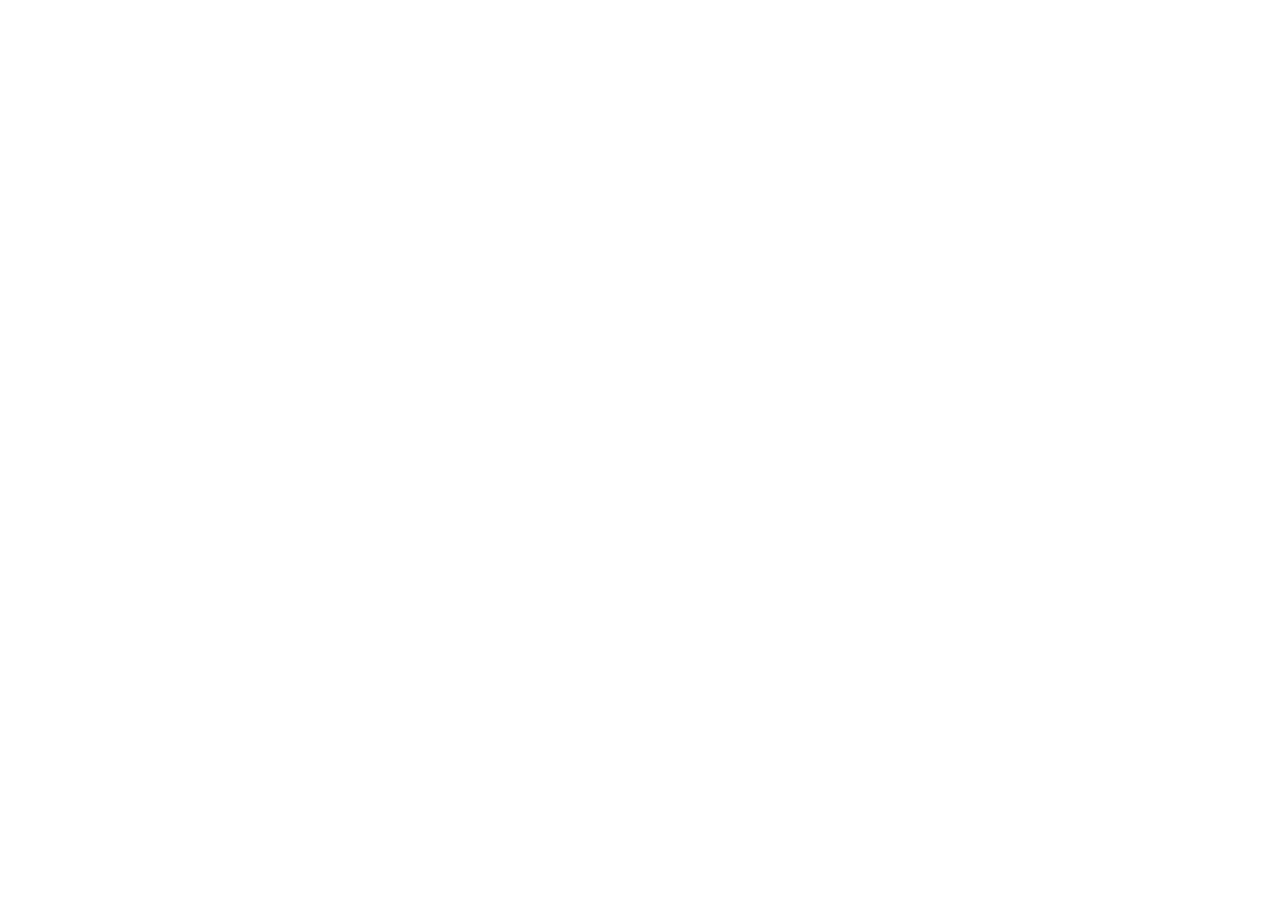
==== index.html @ f8fca05f "Add files via upload" ====
﻿<!doctype html>
<html lang="zh-TW">
  <head>
    <meta charset="UTF-8" />
    <meta name="viewport" content="width=device-width, initial-scale=1.0, maximum-scale=1.0, user-scalable=no" />
    <title>新北市私立茱莉亞幼兒園 - 6月幼兒餐點表</title>
    <meta name="description" content="新北市私立茱莉亞幼兒園6月份每日餐點表，包含早點、午餐、午點的詳細內容。" />

    <!-- Facebook Open Graph -->
    <meta property="og:url" content="https://italy000531-arch.github.io/menu9/" />
    <meta property="og:type" content="website" />
    <meta property="og:title" content="新北市私立茱莉亞幼兒園 - 6月幼兒餐點表" />
    <meta property="og:description" content="查看每日早點、午餐、午點的營養餐點內容。自動根據天氣切換背景主題！" />
    <meta property="og:image" content="https://italy000531-arch.github.io/menu9/og-image.jpg" />
    <meta property="og:image:width" content="1200" />
    <meta property="og:image:height" content="630" />
    <meta property="og:locale" content="zh_TW" />

    <!-- Twitter Card -->
    <meta name="twitter:card" content="summary_large_image" />
    <meta name="twitter:title" content="新北市私立茱莉亞幼兒園 - 6月幼兒餐點表" />
    <meta name="twitter:description" content="查看每日早點、午餐、午點的營養餐點內容" />
    <meta name="twitter:image" content="https://italy000531-arch.github.io/menu9/og-image.jpg" />
    <script type="module" crossorigin src="/menu9/assets/index-BU4C3yFl.js"></script>
    <link rel="stylesheet" crossorigin href="/menu9/assets/index-B0Te7VZQ.css">
  </head>
  <body>
    <div id="root"></div>
  </body>
</html>
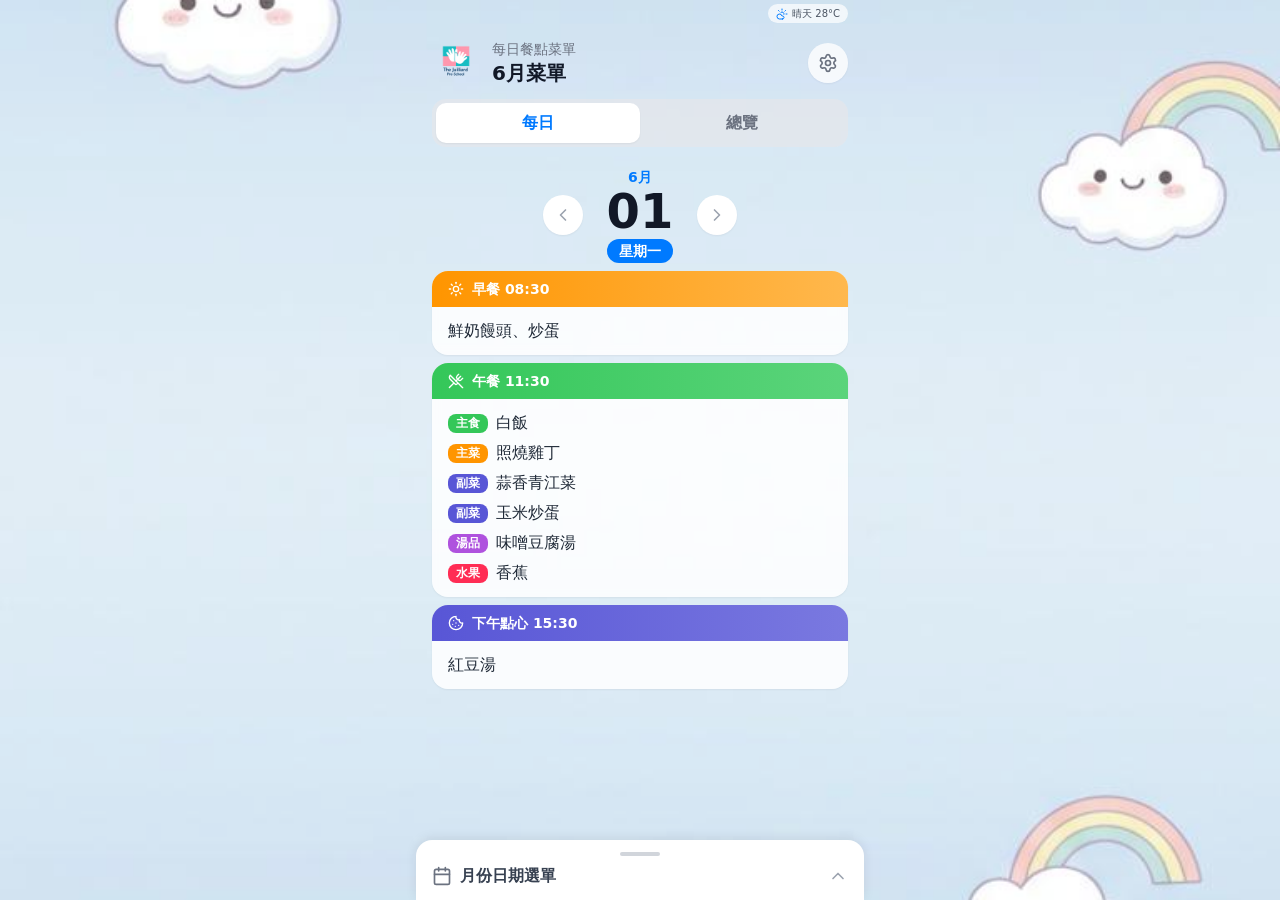
==== commit d46d0463: "Update mobile menu admin site" ====
--- a/index.html
+++ b/index.html
@@ -1,30 +1,13 @@
-﻿<!doctype html>
-<html lang="zh-TW">
-  <head>
-    <meta charset="UTF-8" />
-    <meta name="viewport" content="width=device-width, initial-scale=1.0, maximum-scale=1.0, user-scalable=no" />
-    <title>新北市私立茱莉亞幼兒園 - 6月幼兒餐點表</title>
-    <meta name="description" content="新北市私立茱莉亞幼兒園6月份每日餐點表，包含早點、午餐、午點的詳細內容。" />
-
-    <!-- Facebook Open Graph -->
-    <meta property="og:url" content="https://italy000531-arch.github.io/menu9/" />
-    <meta property="og:type" content="website" />
-    <meta property="og:title" content="新北市私立茱莉亞幼兒園 - 6月幼兒餐點表" />
-    <meta property="og:description" content="查看每日早點、午餐、午點的營養餐點內容。自動根據天氣切換背景主題！" />
-    <meta property="og:image" content="https://italy000531-arch.github.io/menu9/og-image.jpg" />
-    <meta property="og:image:width" content="1200" />
-    <meta property="og:image:height" content="630" />
-    <meta property="og:locale" content="zh_TW" />
-
-    <!-- Twitter Card -->
-    <meta name="twitter:card" content="summary_large_image" />
-    <meta name="twitter:title" content="新北市私立茱莉亞幼兒園 - 6月幼兒餐點表" />
-    <meta name="twitter:description" content="查看每日早點、午餐、午點的營養餐點內容" />
-    <meta name="twitter:image" content="https://italy000531-arch.github.io/menu9/og-image.jpg" />
-    <script type="module" crossorigin src="/menu9/assets/index-BU4C3yFl.js"></script>
-    <link rel="stylesheet" crossorigin href="/menu9/assets/index-B0Te7VZQ.css">
-  </head>
-  <body>
-    <div id="root"></div>
-  </body>
-</html>
+<!doctype html>
+<html lang="zh-Hant">
+  <head>
+    <meta charset="UTF-8" />
+    <meta name="viewport" content="width=device-width, initial-scale=1.0" />
+    <title>每日餐點菜單</title>
+    <script type="module" crossorigin src="./assets/index-DRHGS9bs.js"></script>
+    <link rel="stylesheet" crossorigin href="./assets/index-CpRILry9.css">
+  </head>
+  <body>
+    <div id="root"></div>
+  </body>
+</html>
--- a/assets/index-CpRILry9.css
+++ b/assets/index-CpRILry9.css
@@ -0,0 +1 @@
+*,:before,:after{--tw-border-spacing-x: 0;--tw-border-spacing-y: 0;--tw-translate-x: 0;--tw-translate-y: 0;--tw-rotate: 0;--tw-skew-x: 0;--tw-skew-y: 0;--tw-scale-x: 1;--tw-scale-y: 1;--tw-pan-x: ;--tw-pan-y: ;--tw-pinch-zoom: ;--tw-scroll-snap-strictness: proximity;--tw-gradient-from-position: ;--tw-gradient-via-position: ;--tw-gradient-to-position: ;--tw-ordinal: ;--tw-slashed-zero: ;--tw-numeric-figure: ;--tw-numeric-spacing: ;--tw-numeric-fraction: ;--tw-ring-inset: ;--tw-ring-offset-width: 0px;--tw-ring-offset-color: #fff;--tw-ring-color: rgb(59 130 246 / .5);--tw-ring-offset-shadow: 0 0 #0000;--tw-ring-shadow: 0 0 #0000;--tw-shadow: 0 0 #0000;--tw-shadow-colored: 0 0 #0000;--tw-blur: ;--tw-brightness: ;--tw-contrast: ;--tw-grayscale: ;--tw-hue-rotate: ;--tw-invert: ;--tw-saturate: ;--tw-sepia: ;--tw-drop-shadow: ;--tw-backdrop-blur: ;--tw-backdrop-brightness: ;--tw-backdrop-contrast: ;--tw-backdrop-grayscale: ;--tw-backdrop-hue-rotate: ;--tw-backdrop-invert: ;--tw-backdrop-opacity: ;--tw-backdrop-saturate: ;--tw-backdrop-sepia: ;--tw-contain-size: ;--tw-contain-layout: ;--tw-contain-paint: ;--tw-contain-style: }::backdrop{--tw-border-spacing-x: 0;--tw-border-spacing-y: 0;--tw-translate-x: 0;--tw-translate-y: 0;--tw-rotate: 0;--tw-skew-x: 0;--tw-skew-y: 0;--tw-scale-x: 1;--tw-scale-y: 1;--tw-pan-x: ;--tw-pan-y: ;--tw-pinch-zoom: ;--tw-scroll-snap-strictness: proximity;--tw-gradient-from-position: ;--tw-gradient-via-position: ;--tw-gradient-to-position: ;--tw-ordinal: ;--tw-slashed-zero: ;--tw-numeric-figure: ;--tw-numeric-spacing: ;--tw-numeric-fraction: ;--tw-ring-inset: ;--tw-ring-offset-width: 0px;--tw-ring-offset-color: #fff;--tw-ring-color: rgb(59 130 246 / .5);--tw-ring-offset-shadow: 0 0 #0000;--tw-ring-shadow: 0 0 #0000;--tw-shadow: 0 0 #0000;--tw-shadow-colored: 0 0 #0000;--tw-blur: ;--tw-brightness: ;--tw-contrast: ;--tw-grayscale: ;--tw-hue-rotate: ;--tw-invert: ;--tw-saturate: ;--tw-sepia: ;--tw-drop-shadow: ;--tw-backdrop-blur: ;--tw-backdrop-brightness: ;--tw-backdrop-contrast: ;--tw-backdrop-grayscale: ;--tw-backdrop-hue-rotate: ;--tw-backdrop-invert: ;--tw-backdrop-opacity: ;--tw-backdrop-saturate: ;--tw-backdrop-sepia: ;--tw-contain-size: ;--tw-contain-layout: ;--tw-contain-paint: ;--tw-contain-style: }*,:before,:after{box-sizing:border-box;border-width:0;border-style:solid;border-color:#e5e7eb}:before,:after{--tw-content: ""}html,:host{line-height:1.5;-webkit-text-size-adjust:100%;-moz-tab-size:4;-o-tab-size:4;tab-size:4;font-family:ui-sans-serif,system-ui,sans-serif,"Apple Color Emoji","Segoe UI Emoji",Segoe UI Symbol,"Noto Color Emoji";font-feature-settings:normal;font-variation-settings:normal;-webkit-tap-highlight-color:transparent}body{margin:0;line-height:inherit}hr{height:0;color:inherit;border-top-width:1px}abbr:where([title]){-webkit-text-decoration:underline dotted;text-decoration:underline dotted}h1,h2,h3,h4,h5,h6{font-size:inherit;font-weight:inherit}a{color:inherit;text-decoration:inherit}b,strong{font-weight:bolder}code,kbd,samp,pre{font-family:ui-monospace,SFMono-Regular,Menlo,Monaco,Consolas,Liberation Mono,Courier New,monospace;font-feature-settings:normal;font-variation-settings:normal;font-size:1em}small{font-size:80%}sub,sup{font-size:75%;line-height:0;position:relative;vertical-align:baseline}sub{bottom:-.25em}sup{top:-.5em}table{text-indent:0;border-color:inherit;border-collapse:collapse}button,input,optgroup,select,textarea{font-family:inherit;font-feature-settings:inherit;font-variation-settings:inherit;font-size:100%;font-weight:inherit;line-height:inherit;letter-spacing:inherit;color:inherit;margin:0;padding:0}button,select{text-transform:none}button,input:where([type=button]),input:where([type=reset]),input:where([type=submit]){-webkit-appearance:button;background-color:transparent;background-image:none}:-moz-focusring{outline:auto}:-moz-ui-invalid{box-shadow:none}progress{vertical-align:baseline}::-webkit-inner-spin-button,::-webkit-outer-spin-button{height:auto}[type=search]{-webkit-appearance:textfield;outline-offset:-2px}::-webkit-search-decoration{-webkit-appearance:none}::-webkit-file-upload-button{-webkit-appearance:button;font:inherit}summary{display:list-item}blockquote,dl,dd,h1,h2,h3,h4,h5,h6,hr,figure,p,pre{margin:0}fieldset{margin:0;padding:0}legend{padding:0}ol,ul,menu{list-style:none;margin:0;padding:0}dialog{padding:0}textarea{resize:vertical}input::-moz-placeholder,textarea::-moz-placeholder{opacity:1;color:#9ca3af}input::placeholder,textarea::placeholder{opacity:1;color:#9ca3af}button,[role=button]{cursor:pointer}:disabled{cursor:default}img,svg,video,canvas,audio,iframe,embed,object{display:block;vertical-align:middle}img,video{max-width:100%;height:auto}[hidden]:where(:not([hidden=until-found])){display:none}:root{--background: 0 0% 100%;--foreground: 240 10% 3.9%;--card: 0 0% 100%;--card-foreground: 240 10% 3.9%;--popover: 0 0% 100%;--popover-foreground: 240 10% 3.9%;--primary: 240 5.9% 10%;--primary-foreground: 0 0% 98%;--secondary: 240 4.8% 95.9%;--secondary-foreground: 240 5.9% 10%;--muted: 240 4.8% 95.9%;--muted-foreground: 240 3.8% 46.1%;--accent: 240 4.8% 95.9%;--accent-foreground: 240 5.9% 10%;--destructive: 0 84.2% 60.2%;--destructive-foreground: 0 0% 98%;--border: 240 5.9% 90%;--input: 240 5.9% 90%;--ring: 240 5.9% 10%;--radius: .625rem;--sidebar-background: 0 0% 98%;--sidebar-foreground: 240 5.3% 26.1%;--sidebar-primary: 240 5.9% 10%;--sidebar-primary-foreground: 0 0% 98%;--sidebar-accent: 240 4.8% 95.9%;--sidebar-accent-foreground: 240 5.9% 10%;--sidebar-border: 220 13% 91%;--sidebar-ring: 217.2 91.2% 59.8%}.dark{--background: 240 10% 3.9%;--foreground: 0 0% 98%;--card: 240 10% 3.9%;--card-foreground: 0 0% 98%;--popover: 240 10% 3.9%;--popover-foreground: 0 0% 98%;--primary: 0 0% 98%;--primary-foreground: 240 5.9% 10%;--secondary: 240 3.7% 15.9%;--secondary-foreground: 0 0% 98%;--muted: 240 3.7% 15.9%;--muted-foreground: 240 5% 64.9%;--accent: 240 3.7% 15.9%;--accent-foreground: 0 0% 98%;--destructive: 0 62.8% 30.6%;--destructive-foreground: 0 0% 98%;--border: 240 3.7% 15.9%;--input: 240 3.7% 15.9%;--ring: 240 4.9% 83.9%;--sidebar-background: 240 5.9% 10%;--sidebar-foreground: 240 4.8% 95.9%;--sidebar-primary: 224.3 76.3% 48%;--sidebar-primary-foreground: 0 0% 100%;--sidebar-accent: 240 3.7% 15.9%;--sidebar-accent-foreground: 240 4.8% 95.9%;--sidebar-border: 240 3.7% 15.9%;--sidebar-ring: 217.2 91.2% 59.8%}*{border-color:hsl(var(--border))}body{background-color:hsl(var(--background));color:hsl(var(--foreground))}.sr-only{position:absolute;width:1px;height:1px;padding:0;margin:-1px;overflow:hidden;clip:rect(0,0,0,0);white-space:nowrap;border-width:0}.pointer-events-none{pointer-events:none}.visible{visibility:visible}.invisible{visibility:hidden}.fixed{position:fixed}.absolute{position:absolute}.relative{position:relative}.sticky{position:sticky}.inset-0{inset:0}.inset-x-0{left:0;right:0}.inset-y-0{top:0;bottom:0}.-bottom-12{bottom:-3rem}.-left-12{left:-3rem}.-right-12{right:-3rem}.-top-12{top:-3rem}.bottom-0{bottom:0}.left-0{left:0}.left-1\/2{left:50%}.left-2{left:.5rem}.left-\[50\%\]{left:50%}.right-0{right:0}.right-1{right:.25rem}.right-2{right:.5rem}.right-3{right:.75rem}.right-4{right:1rem}.top-0{top:0}.top-1\.5{top:.375rem}.top-1\/2{top:50%}.top-3\.5{top:.875rem}.top-4{top:1rem}.top-\[1px\]{top:1px}.top-\[50\%\]{top:50%}.top-\[60\%\]{top:60%}.top-full{top:100%}.isolate{isolation:isolate}.z-10{z-index:10}.z-20{z-index:20}.z-40{z-index:40}.z-50{z-index:50}.z-\[1\]{z-index:1}.order-first{order:-9999}.order-last{order:9999}.col-start-2{grid-column-start:2}.row-span-2{grid-row:span 2 / span 2}.row-start-1{grid-row-start:1}.\!m-0{margin:0!important}.-mx-1{margin-left:-.25rem;margin-right:-.25rem}.-my-2{margin-top:-.5rem;margin-bottom:-.5rem}.mx-2{margin-left:.5rem;margin-right:.5rem}.mx-3\.5{margin-left:.875rem;margin-right:.875rem}.mx-6{margin-left:1.5rem;margin-right:1.5rem}.mx-auto{margin-left:auto;margin-right:auto}.my-0{margin-top:0;margin-bottom:0}.my-0\.5{margin-top:.125rem;margin-bottom:.125rem}.my-1{margin-top:.25rem;margin-bottom:.25rem}.-ml-2{margin-left:-.5rem}.-ml-4{margin-left:-1rem}.-mt-4{margin-top:-1rem}.mb-2{margin-bottom:.5rem}.mb-3{margin-bottom:.75rem}.ml-1{margin-left:.25rem}.ml-4{margin-left:1rem}.ml-auto{margin-left:auto}.mt-0\.5{margin-top:.125rem}.mt-1{margin-top:.25rem}.mt-1\.5{margin-top:.375rem}.mt-2{margin-top:.5rem}.mt-4{margin-top:1rem}.mt-auto{margin-top:auto}.line-clamp-1{overflow:hidden;display:-webkit-box;-webkit-box-orient:vertical;-webkit-line-clamp:1}.line-clamp-2{overflow:hidden;display:-webkit-box;-webkit-box-orient:vertical;-webkit-line-clamp:2}.block{display:block}.flex{display:flex}.inline-flex{display:inline-flex}.table{display:table}.table-caption{display:table-caption}.table-cell{display:table-cell}.table-row{display:table-row}.grid{display:grid}.hidden{display:none}.aspect-square{aspect-ratio:1 / 1}.aspect-video{aspect-ratio:16 / 9}.size-10{width:2.5rem;height:2.5rem}.size-2{width:.5rem;height:.5rem}.size-2\.5{width:.625rem;height:.625rem}.size-3{width:.75rem;height:.75rem}.size-3\.5{width:.875rem;height:.875rem}.size-4{width:1rem;height:1rem}.size-6{width:1.5rem;height:1.5rem}.size-7{width:1.75rem;height:1.75rem}.size-8{width:2rem;height:2rem}.size-9{width:2.25rem;height:2.25rem}.size-auto{width:auto;height:auto}.size-full{width:100%;height:100%}.h-1{height:.25rem}.h-1\.5{height:.375rem}.h-10{height:2.5rem}.h-11{height:2.75rem}.h-12{height:3rem}.h-2{height:.5rem}.h-2\.5{height:.625rem}.h-28{height:7rem}.h-3{height:.75rem}.h-3\.5{height:.875rem}.h-4{height:1rem}.h-5{height:1.25rem}.h-6{height:1.5rem}.h-7{height:1.75rem}.h-8{height:2rem}.h-9{height:2.25rem}.h-\[1\.15rem\]{height:1.15rem}.h-\[calc\(100\%-1px\)\]{height:calc(100% - 1px)}.h-\[var\(--radix-navigation-menu-viewport-height\)\]{height:var(--radix-navigation-menu-viewport-height)}.h-\[var\(--radix-select-trigger-height\)\]{height:var(--radix-select-trigger-height)}.h-auto{height:auto}.h-full{height:100%}.h-px{height:1px}.h-screen{height:100vh}.h-svh{height:100svh}.max-h-\[300px\]{max-height:300px}.min-h-0{min-height:0px}.min-h-16{min-height:4rem}.min-h-4{min-height:1rem}.min-h-screen{min-height:100vh}.min-h-svh{min-height:100svh}.w-0{width:0px}.w-1{width:.25rem}.w-1\.5{width:.375rem}.w-10{width:2.5rem}.w-12{width:3rem}.w-2{width:.5rem}.w-2\.5{width:.625rem}.w-3{width:.75rem}.w-3\.5{width:.875rem}.w-3\/4{width:75%}.w-4{width:1rem}.w-5{width:1.25rem}.w-64{width:16rem}.w-72{width:18rem}.w-8{width:2rem}.w-9{width:2.25rem}.w-\[100px\]{width:100px}.w-auto{width:auto}.w-fit{width:-moz-fit-content;width:fit-content}.w-full{width:100%}.w-max{width:-moz-max-content;width:max-content}.w-px{width:1px}.min-w-0{min-width:0px}.min-w-10{min-width:2.5rem}.min-w-5{min-width:1.25rem}.min-w-8{min-width:2rem}.min-w-9{min-width:2.25rem}.min-w-\[12rem\]{min-width:12rem}.min-w-\[8rem\]{min-width:8rem}.min-w-\[var\(--radix-select-trigger-width\)\]{min-width:var(--radix-select-trigger-width)}.max-w-\[calc\(100\%-2rem\)\]{max-width:calc(100% - 2rem)}.max-w-lg{max-width:32rem}.max-w-max{max-width:-moz-max-content;max-width:max-content}.max-w-md{max-width:28rem}.max-w-sm{max-width:24rem}.flex-1{flex:1 1 0%}.flex-shrink-0,.shrink-0{flex-shrink:0}.grow{flex-grow:1}.grow-0{flex-grow:0}.basis-full{flex-basis:100%}.caption-bottom{caption-side:bottom}.border-collapse{border-collapse:collapse}.-translate-x-1\/2{--tw-translate-x: -50%;transform:translate(var(--tw-translate-x),var(--tw-translate-y)) rotate(var(--tw-rotate)) skew(var(--tw-skew-x)) skewY(var(--tw-skew-y)) scaleX(var(--tw-scale-x)) scaleY(var(--tw-scale-y))}.-translate-x-px{--tw-translate-x: -1px;transform:translate(var(--tw-translate-x),var(--tw-translate-y)) rotate(var(--tw-rotate)) skew(var(--tw-skew-x)) skewY(var(--tw-skew-y)) scaleX(var(--tw-scale-x)) scaleY(var(--tw-scale-y))}.-translate-y-1\/2{--tw-translate-y: -50%;transform:translate(var(--tw-translate-x),var(--tw-translate-y)) rotate(var(--tw-rotate)) skew(var(--tw-skew-x)) skewY(var(--tw-skew-y)) scaleX(var(--tw-scale-x)) scaleY(var(--tw-scale-y))}.translate-x-\[-50\%\]{--tw-translate-x: -50%;transform:translate(var(--tw-translate-x),var(--tw-translate-y)) rotate(var(--tw-rotate)) skew(var(--tw-skew-x)) skewY(var(--tw-skew-y)) scaleX(var(--tw-scale-x)) scaleY(var(--tw-scale-y))}.translate-x-px{--tw-translate-x: 1px;transform:translate(var(--tw-translate-x),var(--tw-translate-y)) rotate(var(--tw-rotate)) skew(var(--tw-skew-x)) skewY(var(--tw-skew-y)) scaleX(var(--tw-scale-x)) scaleY(var(--tw-scale-y))}.translate-y-0\.5{--tw-translate-y: .125rem;transform:translate(var(--tw-translate-x),var(--tw-translate-y)) rotate(var(--tw-rotate)) skew(var(--tw-skew-x)) skewY(var(--tw-skew-y)) scaleX(var(--tw-scale-x)) scaleY(var(--tw-scale-y))}.translate-y-\[-50\%\]{--tw-translate-y: -50%;transform:translate(var(--tw-translate-x),var(--tw-translate-y)) rotate(var(--tw-rotate)) skew(var(--tw-skew-x)) skewY(var(--tw-skew-y)) scaleX(var(--tw-scale-x)) scaleY(var(--tw-scale-y))}.translate-y-\[calc\(-50\%_-_2px\)\]{--tw-translate-y: calc(-50% - 2px) ;transform:translate(var(--tw-translate-x),var(--tw-translate-y)) rotate(var(--tw-rotate)) skew(var(--tw-skew-x)) skewY(var(--tw-skew-y)) scaleX(var(--tw-scale-x)) scaleY(var(--tw-scale-y))}.rotate-45{--tw-rotate: 45deg;transform:translate(var(--tw-translate-x),var(--tw-translate-y)) rotate(var(--tw-rotate)) skew(var(--tw-skew-x)) skewY(var(--tw-skew-y)) scaleX(var(--tw-scale-x)) scaleY(var(--tw-scale-y))}.rotate-90{--tw-rotate: 90deg;transform:translate(var(--tw-translate-x),var(--tw-translate-y)) rotate(var(--tw-rotate)) skew(var(--tw-skew-x)) skewY(var(--tw-skew-y)) scaleX(var(--tw-scale-x)) scaleY(var(--tw-scale-y))}.transform{transform:translate(var(--tw-translate-x),var(--tw-translate-y)) rotate(var(--tw-rotate)) skew(var(--tw-skew-x)) skewY(var(--tw-skew-y)) scaleX(var(--tw-scale-x)) scaleY(var(--tw-scale-y))}@keyframes caret-blink{0%,70%,to{opacity:1}20%,50%{opacity:0}}.animate-caret-blink{animation:caret-blink 1.25s ease-out infinite}@keyframes pulse{50%{opacity:.5}}.animate-pulse{animation:pulse 2s cubic-bezier(.4,0,.6,1) infinite}@keyframes spin{to{transform:rotate(360deg)}}.animate-spin{animation:spin 1s linear infinite}.cursor-default{cursor:default}.cursor-pointer{cursor:pointer}.cursor-text{cursor:text}.touch-none{touch-action:none}.select-none{-webkit-user-select:none;-moz-user-select:none;user-select:none}.resize-none{resize:none}.scroll-my-1{scroll-margin-top:.25rem;scroll-margin-bottom:.25rem}.scroll-py-1{scroll-padding-top:.25rem;scroll-padding-bottom:.25rem}.list-disc{list-style-type:disc}.list-none{list-style-type:none}.auto-rows-min{grid-auto-rows:min-content}.grid-cols-2{grid-template-columns:repeat(2,minmax(0,1fr))}.grid-cols-3{grid-template-columns:repeat(3,minmax(0,1fr))}.grid-cols-7{grid-template-columns:repeat(7,minmax(0,1fr))}.grid-cols-\[0_1fr\]{grid-template-columns:0 1fr}.grid-cols-\[1fr_1fr_1fr_auto\]{grid-template-columns:1fr 1fr 1fr auto}.grid-rows-\[auto_auto\]{grid-template-rows:auto auto}.flex-row{flex-direction:row}.flex-col{flex-direction:column}.flex-col-reverse{flex-direction:column-reverse}.flex-wrap{flex-wrap:wrap}.place-content-center{place-content:center}.items-start{align-items:flex-start}.items-end{align-items:flex-end}.items-center{align-items:center}.items-stretch{align-items:stretch}.justify-start{justify-content:flex-start}.justify-end{justify-content:flex-end}.justify-center{justify-content:center}.justify-between{justify-content:space-between}.justify-items-start{justify-items:start}.gap-0\.5{gap:.125rem}.gap-1{gap:.25rem}.gap-1\.5{gap:.375rem}.gap-2{gap:.5rem}.gap-2\.5{gap:.625rem}.gap-3{gap:.75rem}.gap-4{gap:1rem}.gap-6{gap:1.5rem}.gap-7{gap:1.75rem}.gap-\[--spacing\(var\(--gap\)\)\]{gap:var(--spacing(var(--gap)))}.gap-y-0\.5{row-gap:.125rem}.space-y-1\.5>:not([hidden])~:not([hidden]){--tw-space-y-reverse: 0;margin-top:calc(.375rem * calc(1 - var(--tw-space-y-reverse)));margin-bottom:calc(.375rem * var(--tw-space-y-reverse))}.space-y-2>:not([hidden])~:not([hidden]){--tw-space-y-reverse: 0;margin-top:calc(.5rem * calc(1 - var(--tw-space-y-reverse)));margin-bottom:calc(.5rem * var(--tw-space-y-reverse))}.space-y-3>:not([hidden])~:not([hidden]){--tw-space-y-reverse: 0;margin-top:calc(.75rem * calc(1 - var(--tw-space-y-reverse)));margin-bottom:calc(.75rem * var(--tw-space-y-reverse))}.space-y-4>:not([hidden])~:not([hidden]){--tw-space-y-reverse: 0;margin-top:calc(1rem * calc(1 - var(--tw-space-y-reverse)));margin-bottom:calc(1rem * var(--tw-space-y-reverse))}.self-start{align-self:flex-start}.self-stretch{align-self:stretch}.justify-self-end{justify-self:end}.overflow-auto{overflow:auto}.overflow-hidden{overflow:hidden}.overflow-x-auto{overflow-x:auto}.overflow-y-auto{overflow-y:auto}.overflow-x-hidden{overflow-x:hidden}.whitespace-nowrap{white-space:nowrap}.text-balance{text-wrap:balance}.break-words{overflow-wrap:break-word}.rounded-2xl{border-radius:1rem}.rounded-\[2px\]{border-radius:2px}.rounded-\[4px\]{border-radius:4px}.rounded-\[calc\(var\(--radius\)-5px\)\]{border-radius:calc(var(--radius) - 5px)}.rounded-\[inherit\]{border-radius:inherit}.rounded-full{border-radius:9999px}.rounded-lg{border-radius:var(--radius)}.rounded-md{border-radius:calc(var(--radius) - 2px)}.rounded-none{border-radius:0}.rounded-sm{border-radius:calc(var(--radius) - 4px)}.rounded-xl{border-radius:calc(var(--radius) + 4px)}.rounded-xs{border-radius:calc(var(--radius) - 6px)}.rounded-l-md{border-top-left-radius:calc(var(--radius) - 2px);border-bottom-left-radius:calc(var(--radius) - 2px)}.rounded-r-md{border-top-right-radius:calc(var(--radius) - 2px);border-bottom-right-radius:calc(var(--radius) - 2px)}.rounded-t-2xl{border-top-left-radius:1rem;border-top-right-radius:1rem}.rounded-tl-sm{border-top-left-radius:calc(var(--radius) - 4px)}.border{border-width:1px}.border-0{border-width:0px}.border-\[1\.5px\]{border-width:1.5px}.border-y{border-top-width:1px;border-bottom-width:1px}.border-b{border-bottom-width:1px}.border-l{border-left-width:1px}.border-r{border-right-width:1px}.border-t{border-top-width:1px}.border-dashed{border-style:dashed}.border-\[\#FF9500\]\/20{border-color:#ff950033}.border-border{border-color:hsl(var(--border))}.border-border\/50{border-color:hsl(var(--border) / .5)}.border-gray-200{--tw-border-opacity: 1;border-color:rgb(229 231 235 / var(--tw-border-opacity, 1))}.border-input{border-color:hsl(var(--input))}.border-primary{border-color:hsl(var(--primary))}.border-sidebar-border{border-color:hsl(var(--sidebar-border))}.border-transparent{border-color:transparent}.border-l-transparent{border-left-color:transparent}.border-t-transparent{border-top-color:transparent}.bg-\[\#007AFF\]{--tw-bg-opacity: 1;background-color:rgb(0 122 255 / var(--tw-bg-opacity, 1))}.bg-\[\#34C759\]{--tw-bg-opacity: 1;background-color:rgb(52 199 89 / var(--tw-bg-opacity, 1))}.bg-\[\#F2F2F7\]{--tw-bg-opacity: 1;background-color:rgb(242 242 247 / var(--tw-bg-opacity, 1))}.bg-\[\#FF3B30\]{--tw-bg-opacity: 1;background-color:rgb(255 59 48 / var(--tw-bg-opacity, 1))}.bg-\[\#FF9500\]{--tw-bg-opacity: 1;background-color:rgb(255 149 0 / var(--tw-bg-opacity, 1))}.bg-\[\#FF9500\]\/10{background-color:#ff95001a}.bg-accent{background-color:hsl(var(--accent))}.bg-background{background-color:hsl(var(--background))}.bg-black\/50{background-color:#00000080}.bg-blue-50{--tw-bg-opacity: 1;background-color:rgb(239 246 255 / var(--tw-bg-opacity, 1))}.bg-border{background-color:hsl(var(--border))}.bg-card{background-color:hsl(var(--card))}.bg-destructive{--tw-bg-opacity: 1;background-color:hsl(var(--destructive) / var(--tw-bg-opacity, 1))}.bg-foreground{background-color:hsl(var(--foreground))}.bg-gray-100{--tw-bg-opacity: 1;background-color:rgb(243 244 246 / var(--tw-bg-opacity, 1))}.bg-gray-200\/70{background-color:#e5e7ebb3}.bg-gray-300{--tw-bg-opacity: 1;background-color:rgb(209 213 219 / var(--tw-bg-opacity, 1))}.bg-gray-400{--tw-bg-opacity: 1;background-color:rgb(156 163 175 / var(--tw-bg-opacity, 1))}.bg-gray-50{--tw-bg-opacity: 1;background-color:rgb(249 250 251 / var(--tw-bg-opacity, 1))}.bg-input{background-color:hsl(var(--input))}.bg-meal-fruit{--tw-bg-opacity: 1;background-color:rgb(255 45 85 / var(--tw-bg-opacity, 1))}.bg-meal-green{--tw-bg-opacity: 1;background-color:rgb(52 199 89 / var(--tw-bg-opacity, 1))}.bg-meal-orange{--tw-bg-opacity: 1;background-color:rgb(255 149 0 / var(--tw-bg-opacity, 1))}.bg-meal-purple{--tw-bg-opacity: 1;background-color:rgb(88 86 214 / var(--tw-bg-opacity, 1))}.bg-meal-soup{--tw-bg-opacity: 1;background-color:rgb(175 82 222 / var(--tw-bg-opacity, 1))}.bg-muted{background-color:hsl(var(--muted))}.bg-muted\/50{background-color:hsl(var(--muted) / .5)}.bg-popover{background-color:hsl(var(--popover))}.bg-primary{background-color:hsl(var(--primary))}.bg-primary\/20{background-color:hsl(var(--primary) / .2)}.bg-secondary{background-color:hsl(var(--secondary))}.bg-sidebar{background-color:hsl(var(--sidebar-background))}.bg-sidebar-border{background-color:hsl(var(--sidebar-border))}.bg-transparent{background-color:transparent}.bg-white{--tw-bg-opacity: 1;background-color:rgb(255 255 255 / var(--tw-bg-opacity, 1))}.bg-white\/10{background-color:#ffffff1a}.bg-white\/70{background-color:#ffffffb3}.bg-white\/80{background-color:#fffc}.bg-white\/85{background-color:#ffffffd9}.bg-white\/90{background-color:#ffffffe6}.bg-gradient-to-r{background-image:linear-gradient(to right,var(--tw-gradient-stops))}.from-\[\#34C759\]{--tw-gradient-from: #34C759 var(--tw-gradient-from-position);--tw-gradient-to: rgb(52 199 89 / 0) var(--tw-gradient-to-position);--tw-gradient-stops: var(--tw-gradient-from), var(--tw-gradient-to)}.from-\[\#5856D6\]{--tw-gradient-from: #5856D6 var(--tw-gradient-from-position);--tw-gradient-to: rgb(88 86 214 / 0) var(--tw-gradient-to-position);--tw-gradient-stops: var(--tw-gradient-from), var(--tw-gradient-to)}.from-\[\#FF9500\]{--tw-gradient-from: #FF9500 var(--tw-gradient-from-position);--tw-gradient-to: rgb(255 149 0 / 0) var(--tw-gradient-to-position);--tw-gradient-stops: var(--tw-gradient-from), var(--tw-gradient-to)}.to-\[\#5BD47B\]{--tw-gradient-to: #5BD47B var(--tw-gradient-to-position)}.to-\[\#7A79E0\]{--tw-gradient-to: #7A79E0 var(--tw-gradient-to-position)}.to-\[\#FFB84D\]{--tw-gradient-to: #FFB84D var(--tw-gradient-to-position)}.fill-current{fill:currentColor}.fill-foreground{fill:hsl(var(--foreground))}.fill-primary{fill:hsl(var(--primary))}.object-contain{-o-object-fit:contain;object-fit:contain}.p-0{padding:0}.p-1{padding:.25rem}.p-2{padding:.5rem}.p-3{padding:.75rem}.p-4{padding:1rem}.p-6{padding:1.5rem}.p-\[3px\]{padding:3px}.p-px{padding:1px}.px-1{padding-left:.25rem;padding-right:.25rem}.px-1\.5{padding-left:.375rem;padding-right:.375rem}.px-2{padding-left:.5rem;padding-right:.5rem}.px-2\.5{padding-left:.625rem;padding-right:.625rem}.px-3{padding-left:.75rem;padding-right:.75rem}.px-4{padding-left:1rem;padding-right:1rem}.px-6{padding-left:1.5rem;padding-right:1.5rem}.py-0\.5{padding-top:.125rem;padding-bottom:.125rem}.py-1{padding-top:.25rem;padding-bottom:.25rem}.py-1\.5{padding-top:.375rem;padding-bottom:.375rem}.py-2{padding-top:.5rem;padding-bottom:.5rem}.py-3{padding-top:.75rem;padding-bottom:.75rem}.py-4{padding-top:1rem;padding-bottom:1rem}.py-6{padding-top:1.5rem;padding-bottom:1.5rem}.pb-0{padding-bottom:0}.pb-2{padding-bottom:.5rem}.pb-24{padding-bottom:6rem}.pb-3{padding-bottom:.75rem}.pb-4{padding-bottom:1rem}.pb-6{padding-bottom:1.5rem}.pb-8{padding-bottom:2rem}.pl-2{padding-left:.5rem}.pl-3{padding-left:.75rem}.pl-4{padding-left:1rem}.pl-8{padding-left:2rem}.pr-1{padding-right:.25rem}.pr-2{padding-right:.5rem}.pr-2\.5{padding-right:.625rem}.pr-3{padding-right:.75rem}.pr-8{padding-right:2rem}.pt-0{padding-top:0}.pt-1{padding-top:.25rem}.pt-3{padding-top:.75rem}.pt-4{padding-top:1rem}.text-left{text-align:left}.text-center{text-align:center}.align-middle{vertical-align:middle}.font-mono{font-family:ui-monospace,SFMono-Regular,Menlo,Monaco,Consolas,Liberation Mono,Courier New,monospace}.font-sans{font-family:ui-sans-serif,system-ui,sans-serif,"Apple Color Emoji","Segoe UI Emoji",Segoe UI Symbol,"Noto Color Emoji"}.text-2xl{font-size:1.5rem;line-height:2rem}.text-3xl{font-size:1.875rem;line-height:2.25rem}.text-5xl{font-size:3rem;line-height:1}.text-\[0\.8rem\]{font-size:.8rem}.text-\[10px\]{font-size:10px}.text-base{font-size:1rem;line-height:1.5rem}.text-lg{font-size:1.125rem;line-height:1.75rem}.text-sm{font-size:.875rem;line-height:1.25rem}.text-sm\/relaxed{font-size:.875rem;line-height:1.625}.text-xl{font-size:1.25rem;line-height:1.75rem}.text-xs{font-size:.75rem;line-height:1rem}.font-bold{font-weight:700}.font-extrabold{font-weight:800}.font-medium{font-weight:500}.font-normal{font-weight:400}.font-semibold{font-weight:600}.tabular-nums{--tw-numeric-spacing: tabular-nums;font-variant-numeric:var(--tw-ordinal) var(--tw-slashed-zero) var(--tw-numeric-figure) var(--tw-numeric-spacing) var(--tw-numeric-fraction)}.leading-none{line-height:1}.leading-normal{line-height:1.5}.leading-snug{line-height:1.375}.leading-tight{line-height:1.25}.tracking-tight{letter-spacing:-.025em}.tracking-widest{letter-spacing:.1em}.text-\[\#007AFF\]{--tw-text-opacity: 1;color:rgb(0 122 255 / var(--tw-text-opacity, 1))}.text-\[\#34C759\]{--tw-text-opacity: 1;color:rgb(52 199 89 / var(--tw-text-opacity, 1))}.text-\[\#5856D6\]{--tw-text-opacity: 1;color:rgb(88 86 214 / var(--tw-text-opacity, 1))}.text-\[\#FF3B30\]{--tw-text-opacity: 1;color:rgb(255 59 48 / var(--tw-text-opacity, 1))}.text-\[\#FF9500\]{--tw-text-opacity: 1;color:rgb(255 149 0 / var(--tw-text-opacity, 1))}.text-accent-foreground{color:hsl(var(--accent-foreground))}.text-background{color:hsl(var(--background))}.text-blue-700{--tw-text-opacity: 1;color:rgb(29 78 216 / var(--tw-text-opacity, 1))}.text-card-foreground{color:hsl(var(--card-foreground))}.text-current{color:currentColor}.text-destructive{--tw-text-opacity: 1;color:hsl(var(--destructive) / var(--tw-text-opacity, 1))}.text-foreground{color:hsl(var(--foreground))}.text-gray-300{--tw-text-opacity: 1;color:rgb(209 213 219 / var(--tw-text-opacity, 1))}.text-gray-400{--tw-text-opacity: 1;color:rgb(156 163 175 / var(--tw-text-opacity, 1))}.text-gray-500{--tw-text-opacity: 1;color:rgb(107 114 128 / var(--tw-text-opacity, 1))}.text-gray-600{--tw-text-opacity: 1;color:rgb(75 85 99 / var(--tw-text-opacity, 1))}.text-gray-700{--tw-text-opacity: 1;color:rgb(55 65 81 / var(--tw-text-opacity, 1))}.text-gray-800{--tw-text-opacity: 1;color:rgb(31 41 55 / var(--tw-text-opacity, 1))}.text-gray-900{--tw-text-opacity: 1;color:rgb(17 24 39 / var(--tw-text-opacity, 1))}.text-muted-foreground{color:hsl(var(--muted-foreground))}.text-popover-foreground{color:hsl(var(--popover-foreground))}.text-primary{color:hsl(var(--primary))}.text-primary-foreground{color:hsl(var(--primary-foreground))}.text-secondary-foreground{color:hsl(var(--secondary-foreground))}.text-sidebar-foreground{color:hsl(var(--sidebar-foreground))}.text-sidebar-foreground\/70{color:hsl(var(--sidebar-foreground) / .7)}.text-white{--tw-text-opacity: 1;color:rgb(255 255 255 / var(--tw-text-opacity, 1))}.underline-offset-4{text-underline-offset:4px}.opacity-0{opacity:0}.opacity-50{opacity:.5}.opacity-70{opacity:.7}.shadow{--tw-shadow: 0 1px 3px 0 rgb(0 0 0 / .1), 0 1px 2px -1px rgb(0 0 0 / .1);--tw-shadow-colored: 0 1px 3px 0 var(--tw-shadow-color), 0 1px 2px -1px var(--tw-shadow-color);box-shadow:var(--tw-ring-offset-shadow, 0 0 #0000),var(--tw-ring-shadow, 0 0 #0000),var(--tw-shadow)}.shadow-\[0_-2px_12px_rgba\(0\,0\,0\,0\.08\)\]{--tw-shadow: 0 -2px 12px rgba(0,0,0,.08);--tw-shadow-colored: 0 -2px 12px var(--tw-shadow-color);box-shadow:var(--tw-ring-offset-shadow, 0 0 #0000),var(--tw-ring-shadow, 0 0 #0000),var(--tw-shadow)}.shadow-\[0_0_0_1px_hsl\(var\(--sidebar-border\)\)\]{--tw-shadow: 0 0 0 1px hsl(var(--sidebar-border));--tw-shadow-colored: 0 0 0 1px var(--tw-shadow-color);box-shadow:var(--tw-ring-offset-shadow, 0 0 #0000),var(--tw-ring-shadow, 0 0 #0000),var(--tw-shadow)}.shadow-lg{--tw-shadow: 0 10px 15px -3px rgb(0 0 0 / .1), 0 4px 6px -4px rgb(0 0 0 / .1);--tw-shadow-colored: 0 10px 15px -3px var(--tw-shadow-color), 0 4px 6px -4px var(--tw-shadow-color);box-shadow:var(--tw-ring-offset-shadow, 0 0 #0000),var(--tw-ring-shadow, 0 0 #0000),var(--tw-shadow)}.shadow-md{--tw-shadow: 0 4px 6px -1px rgb(0 0 0 / .1), 0 2px 4px -2px rgb(0 0 0 / .1);--tw-shadow-colored: 0 4px 6px -1px var(--tw-shadow-color), 0 2px 4px -2px var(--tw-shadow-color);box-shadow:var(--tw-ring-offset-shadow, 0 0 #0000),var(--tw-ring-shadow, 0 0 #0000),var(--tw-shadow)}.shadow-none{--tw-shadow: 0 0 #0000;--tw-shadow-colored: 0 0 #0000;box-shadow:var(--tw-ring-offset-shadow, 0 0 #0000),var(--tw-ring-shadow, 0 0 #0000),var(--tw-shadow)}.shadow-sm{--tw-shadow: 0 1px 2px 0 rgb(0 0 0 / .05);--tw-shadow-colored: 0 1px 2px 0 var(--tw-shadow-color);box-shadow:var(--tw-ring-offset-shadow, 0 0 #0000),var(--tw-ring-shadow, 0 0 #0000),var(--tw-shadow)}.shadow-xl{--tw-shadow: 0 20px 25px -5px rgb(0 0 0 / .1), 0 8px 10px -6px rgb(0 0 0 / .1);--tw-shadow-colored: 0 20px 25px -5px var(--tw-shadow-color), 0 8px 10px -6px var(--tw-shadow-color);box-shadow:var(--tw-ring-offset-shadow, 0 0 #0000),var(--tw-ring-shadow, 0 0 #0000),var(--tw-shadow)}.shadow-xs{--tw-shadow: 0 1px 2px 0 rgb(0 0 0 / .05);--tw-shadow-colored: 0 1px 2px 0 var(--tw-shadow-color);box-shadow:var(--tw-ring-offset-shadow, 0 0 #0000),var(--tw-ring-shadow, 0 0 #0000),var(--tw-shadow)}.outline-none{outline:2px solid transparent;outline-offset:2px}.outline{outline-style:solid}.ring-0{--tw-ring-offset-shadow: var(--tw-ring-inset) 0 0 0 var(--tw-ring-offset-width) var(--tw-ring-offset-color);--tw-ring-shadow: var(--tw-ring-inset) 0 0 0 calc(0px + var(--tw-ring-offset-width)) var(--tw-ring-color);box-shadow:var(--tw-ring-offset-shadow),var(--tw-ring-shadow),var(--tw-shadow, 0 0 #0000)}.ring-ring\/50{--tw-ring-color: hsl(var(--ring) / .5)}.ring-sidebar-ring{--tw-ring-color: hsl(var(--sidebar-ring))}.ring-offset-background{--tw-ring-offset-color: hsl(var(--background))}.filter{filter:var(--tw-blur) var(--tw-brightness) var(--tw-contrast) var(--tw-grayscale) var(--tw-hue-rotate) var(--tw-invert) var(--tw-saturate) var(--tw-sepia) var(--tw-drop-shadow)}.backdrop-blur-sm{--tw-backdrop-blur: blur(4px);-webkit-backdrop-filter:var(--tw-backdrop-blur) var(--tw-backdrop-brightness) var(--tw-backdrop-contrast) var(--tw-backdrop-grayscale) var(--tw-backdrop-hue-rotate) var(--tw-backdrop-invert) var(--tw-backdrop-opacity) var(--tw-backdrop-saturate) var(--tw-backdrop-sepia);backdrop-filter:var(--tw-backdrop-blur) var(--tw-backdrop-brightness) var(--tw-backdrop-contrast) var(--tw-backdrop-grayscale) var(--tw-backdrop-hue-rotate) var(--tw-backdrop-invert) var(--tw-backdrop-opacity) var(--tw-backdrop-saturate) var(--tw-backdrop-sepia)}.transition{transition-property:color,background-color,border-color,text-decoration-color,fill,stroke,opacity,box-shadow,transform,filter,backdrop-filter;transition-timing-function:cubic-bezier(.4,0,.2,1);transition-duration:.15s}.transition-\[color\,box-shadow\]{transition-property:color,box-shadow;transition-timing-function:cubic-bezier(.4,0,.2,1);transition-duration:.15s}.transition-\[left\,right\,width\]{transition-property:left,right,width;transition-timing-function:cubic-bezier(.4,0,.2,1);transition-duration:.15s}.transition-\[margin\,opacity\]{transition-property:margin,opacity;transition-timing-function:cubic-bezier(.4,0,.2,1);transition-duration:.15s}.transition-\[width\,height\,padding\]{transition-property:width,height,padding;transition-timing-function:cubic-bezier(.4,0,.2,1);transition-duration:.15s}.transition-\[width\]{transition-property:width;transition-timing-function:cubic-bezier(.4,0,.2,1);transition-duration:.15s}.transition-all{transition-property:all;transition-timing-function:cubic-bezier(.4,0,.2,1);transition-duration:.15s}.transition-colors{transition-property:color,background-color,border-color,text-decoration-color,fill,stroke;transition-timing-function:cubic-bezier(.4,0,.2,1);transition-duration:.15s}.transition-none{transition-property:none}.transition-opacity{transition-property:opacity;transition-timing-function:cubic-bezier(.4,0,.2,1);transition-duration:.15s}.transition-shadow{transition-property:box-shadow;transition-timing-function:cubic-bezier(.4,0,.2,1);transition-duration:.15s}.transition-transform{transition-property:transform;transition-timing-function:cubic-bezier(.4,0,.2,1);transition-duration:.15s}.duration-100{transition-duration:.1s}.duration-1000{transition-duration:1s}.duration-150{transition-duration:.15s}.duration-200{transition-duration:.2s}.duration-300{transition-duration:.3s}.ease-in-out{transition-timing-function:cubic-bezier(.4,0,.2,1)}.ease-linear{transition-timing-function:linear}@keyframes enter{0%{opacity:var(--tw-enter-opacity, 1);transform:translate3d(var(--tw-enter-translate-x, 0),var(--tw-enter-translate-y, 0),0) scale3d(var(--tw-enter-scale, 1),var(--tw-enter-scale, 1),var(--tw-enter-scale, 1)) rotate(var(--tw-enter-rotate, 0))}}@keyframes exit{to{opacity:var(--tw-exit-opacity, 1);transform:translate3d(var(--tw-exit-translate-x, 0),var(--tw-exit-translate-y, 0),0) scale3d(var(--tw-exit-scale, 1),var(--tw-exit-scale, 1),var(--tw-exit-scale, 1)) rotate(var(--tw-exit-rotate, 0))}}.animate-in{animation-name:enter;animation-duration:.15s;--tw-enter-opacity: initial;--tw-enter-scale: initial;--tw-enter-rotate: initial;--tw-enter-translate-x: initial;--tw-enter-translate-y: initial}.fade-in-0{--tw-enter-opacity: 0}.zoom-in-95{--tw-enter-scale: .95}.duration-100{animation-duration:.1s}.duration-1000{animation-duration:1s}.duration-150{animation-duration:.15s}.duration-200{animation-duration:.2s}.duration-300{animation-duration:.3s}.ease-in-out{animation-timing-function:cubic-bezier(.4,0,.2,1)}.ease-linear{animation-timing-function:linear}.\[--cell-size\:--spacing\(8\)\]{--cell-size: var(--spacing(8))}.selection\:bg-primary *::-moz-selection{background-color:hsl(var(--primary))}.selection\:bg-primary *::selection{background-color:hsl(var(--primary))}.selection\:text-primary-foreground *::-moz-selection{color:hsl(var(--primary-foreground))}.selection\:text-primary-foreground *::selection{color:hsl(var(--primary-foreground))}.selection\:bg-primary::-moz-selection{background-color:hsl(var(--primary))}.selection\:bg-primary::selection{background-color:hsl(var(--primary))}.selection\:text-primary-foreground::-moz-selection{color:hsl(var(--primary-foreground))}.selection\:text-primary-foreground::selection{color:hsl(var(--primary-foreground))}.file\:inline-flex::file-selector-button{display:inline-flex}.file\:h-7::file-selector-button{height:1.75rem}.file\:border-0::file-selector-button{border-width:0px}.file\:bg-transparent::file-selector-button{background-color:transparent}.file\:text-sm::file-selector-button{font-size:.875rem;line-height:1.25rem}.file\:font-medium::file-selector-button{font-weight:500}.file\:text-foreground::file-selector-button{color:hsl(var(--foreground))}.placeholder\:text-muted-foreground::-moz-placeholder{color:hsl(var(--muted-foreground))}.placeholder\:text-muted-foreground::placeholder{color:hsl(var(--muted-foreground))}.after\:absolute:after{content:var(--tw-content);position:absolute}.after\:-inset-2:after{content:var(--tw-content);inset:-.5rem}.after\:inset-y-0:after{content:var(--tw-content);top:0;bottom:0}.after\:left-1\/2:after{content:var(--tw-content);left:50%}.after\:w-1:after{content:var(--tw-content);width:.25rem}.after\:w-\[2px\]:after{content:var(--tw-content);width:2px}.after\:-translate-x-1\/2:after{content:var(--tw-content);--tw-translate-x: -50%;transform:translate(var(--tw-translate-x),var(--tw-translate-y)) rotate(var(--tw-rotate)) skew(var(--tw-skew-x)) skewY(var(--tw-skew-y)) scaleX(var(--tw-scale-x)) scaleY(var(--tw-scale-y))}.first\:rounded-l-md:first-child{border-top-left-radius:calc(var(--radius) - 2px);border-bottom-left-radius:calc(var(--radius) - 2px)}.first\:border-l:first-child{border-left-width:1px}.last\:mt-0:last-child{margin-top:0}.last\:rounded-r-md:last-child{border-top-right-radius:calc(var(--radius) - 2px);border-bottom-right-radius:calc(var(--radius) - 2px)}.last\:border-b-0:last-child{border-bottom-width:0px}.hover\:bg-accent:hover{background-color:hsl(var(--accent))}.hover\:bg-destructive\/90:hover{background-color:hsl(var(--destructive) / .9)}.hover\:bg-gray-100:hover{--tw-bg-opacity: 1;background-color:rgb(243 244 246 / var(--tw-bg-opacity, 1))}.hover\:bg-muted:hover{background-color:hsl(var(--muted))}.hover\:bg-muted\/50:hover{background-color:hsl(var(--muted) / .5)}.hover\:bg-primary\/90:hover{background-color:hsl(var(--primary) / .9)}.hover\:bg-secondary\/80:hover{background-color:hsl(var(--secondary) / .8)}.hover\:bg-sidebar-accent:hover{background-color:hsl(var(--sidebar-accent))}.hover\:text-accent-foreground:hover{color:hsl(var(--accent-foreground))}.hover\:text-foreground:hover{color:hsl(var(--foreground))}.hover\:text-muted-foreground:hover{color:hsl(var(--muted-foreground))}.hover\:text-sidebar-accent-foreground:hover{color:hsl(var(--sidebar-accent-foreground))}.hover\:underline:hover{text-decoration-line:underline}.hover\:opacity-100:hover{opacity:1}.hover\:shadow-\[0_0_0_1px_hsl\(var\(--sidebar-accent\)\)\]:hover{--tw-shadow: 0 0 0 1px hsl(var(--sidebar-accent));--tw-shadow-colored: 0 0 0 1px var(--tw-shadow-color);box-shadow:var(--tw-ring-offset-shadow, 0 0 #0000),var(--tw-ring-shadow, 0 0 #0000),var(--tw-shadow)}.hover\:ring-4:hover{--tw-ring-offset-shadow: var(--tw-ring-inset) 0 0 0 var(--tw-ring-offset-width) var(--tw-ring-offset-color);--tw-ring-shadow: var(--tw-ring-inset) 0 0 0 calc(4px + var(--tw-ring-offset-width)) var(--tw-ring-color);box-shadow:var(--tw-ring-offset-shadow),var(--tw-ring-shadow),var(--tw-shadow, 0 0 #0000)}.hover\:after\:bg-sidebar-border:hover:after{content:var(--tw-content);background-color:hsl(var(--sidebar-border))}.focus\:z-10:focus{z-index:10}.focus\:bg-accent:focus{background-color:hsl(var(--accent))}.focus\:text-accent-foreground:focus{color:hsl(var(--accent-foreground))}.focus\:outline-none:focus{outline:2px solid transparent;outline-offset:2px}.focus\:ring-2:focus{--tw-ring-offset-shadow: var(--tw-ring-inset) 0 0 0 var(--tw-ring-offset-width) var(--tw-ring-offset-color);--tw-ring-shadow: var(--tw-ring-inset) 0 0 0 calc(2px + var(--tw-ring-offset-width)) var(--tw-ring-color);box-shadow:var(--tw-ring-offset-shadow),var(--tw-ring-shadow),var(--tw-shadow, 0 0 #0000)}.focus\:ring-\[\#007AFF\]:focus{--tw-ring-opacity: 1;--tw-ring-color: rgb(0 122 255 / var(--tw-ring-opacity, 1))}.focus\:ring-ring:focus{--tw-ring-color: hsl(var(--ring))}.focus\:ring-offset-2:focus{--tw-ring-offset-width: 2px}.focus-visible\:z-10:focus-visible{z-index:10}.focus-visible\:border-ring:focus-visible{border-color:hsl(var(--ring))}.focus-visible\:outline-1:focus-visible{outline-width:1px}.focus-visible\:outline-ring:focus-visible{outline-color:hsl(var(--ring))}.focus-visible\:ring-0:focus-visible{--tw-ring-offset-shadow: var(--tw-ring-inset) 0 0 0 var(--tw-ring-offset-width) var(--tw-ring-offset-color);--tw-ring-shadow: var(--tw-ring-inset) 0 0 0 calc(0px + var(--tw-ring-offset-width)) var(--tw-ring-color);box-shadow:var(--tw-ring-offset-shadow),var(--tw-ring-shadow),var(--tw-shadow, 0 0 #0000)}.focus-visible\:ring-1:focus-visible{--tw-ring-offset-shadow: var(--tw-ring-inset) 0 0 0 var(--tw-ring-offset-width) var(--tw-ring-offset-color);--tw-ring-shadow: var(--tw-ring-inset) 0 0 0 calc(1px + var(--tw-ring-offset-width)) var(--tw-ring-color);box-shadow:var(--tw-ring-offset-shadow),var(--tw-ring-shadow),var(--tw-shadow, 0 0 #0000)}.focus-visible\:ring-2:focus-visible{--tw-ring-offset-shadow: var(--tw-ring-inset) 0 0 0 var(--tw-ring-offset-width) var(--tw-ring-offset-color);--tw-ring-shadow: var(--tw-ring-inset) 0 0 0 calc(2px + var(--tw-ring-offset-width)) var(--tw-ring-color);box-shadow:var(--tw-ring-offset-shadow),var(--tw-ring-shadow),var(--tw-shadow, 0 0 #0000)}.focus-visible\:ring-4:focus-visible{--tw-ring-offset-shadow: var(--tw-ring-inset) 0 0 0 var(--tw-ring-offset-width) var(--tw-ring-offset-color);--tw-ring-shadow: var(--tw-ring-inset) 0 0 0 calc(4px + var(--tw-ring-offset-width)) var(--tw-ring-color);box-shadow:var(--tw-ring-offset-shadow),var(--tw-ring-shadow),var(--tw-shadow, 0 0 #0000)}.focus-visible\:ring-\[3px\]:focus-visible{--tw-ring-offset-shadow: var(--tw-ring-inset) 0 0 0 var(--tw-ring-offset-width) var(--tw-ring-offset-color);--tw-ring-shadow: var(--tw-ring-inset) 0 0 0 calc(3px + var(--tw-ring-offset-width)) var(--tw-ring-color);box-shadow:var(--tw-ring-offset-shadow),var(--tw-ring-shadow),var(--tw-shadow, 0 0 #0000)}.focus-visible\:ring-destructive\/20:focus-visible{--tw-ring-color: hsl(var(--destructive) / .2)}.focus-visible\:ring-ring:focus-visible{--tw-ring-color: hsl(var(--ring))}.focus-visible\:ring-ring\/50:focus-visible{--tw-ring-color: hsl(var(--ring) / .5)}.focus-visible\:ring-offset-1:focus-visible{--tw-ring-offset-width: 1px}.active\:scale-90:active{--tw-scale-x: .9;--tw-scale-y: .9;transform:translate(var(--tw-translate-x),var(--tw-translate-y)) rotate(var(--tw-rotate)) skew(var(--tw-skew-x)) skewY(var(--tw-skew-y)) scaleX(var(--tw-scale-x)) scaleY(var(--tw-scale-y))}.active\:scale-95:active{--tw-scale-x: .95;--tw-scale-y: .95;transform:translate(var(--tw-translate-x),var(--tw-translate-y)) rotate(var(--tw-rotate)) skew(var(--tw-skew-x)) skewY(var(--tw-skew-y)) scaleX(var(--tw-scale-x)) scaleY(var(--tw-scale-y))}.active\:scale-\[0\.98\]:active{--tw-scale-x: .98;--tw-scale-y: .98;transform:translate(var(--tw-translate-x),var(--tw-translate-y)) rotate(var(--tw-rotate)) skew(var(--tw-skew-x)) skewY(var(--tw-skew-y)) scaleX(var(--tw-scale-x)) scaleY(var(--tw-scale-y))}.active\:bg-sidebar-accent:active{background-color:hsl(var(--sidebar-accent))}.active\:text-sidebar-accent-foreground:active{color:hsl(var(--sidebar-accent-foreground))}.disabled\:pointer-events-none:disabled{pointer-events:none}.disabled\:cursor-not-allowed:disabled{cursor:not-allowed}.disabled\:opacity-50:disabled{opacity:.5}.group\/menu-item:focus-within .group-focus-within\/menu-item\:opacity-100{opacity:1}.group\/menu-item:hover .group-hover\/menu-item\:opacity-100{opacity:1}.peer\/menu-button:hover~.peer-hover\/menu-button\:text-sidebar-accent-foreground{color:hsl(var(--sidebar-accent-foreground))}.peer:disabled~.peer-disabled\:cursor-not-allowed{cursor:not-allowed}.peer:disabled~.peer-disabled\:opacity-50{opacity:.5}.has-\[\>button\]\:ml-\[-0\.45rem\]:has(>button){margin-left:-.45rem}.has-\[\>button\]\:mr-\[-0\.45rem\]:has(>button){margin-right:-.45rem}.has-\[\>kbd\]\:ml-\[-0\.35rem\]:has(>kbd){margin-left:-.35rem}.has-\[\>kbd\]\:mr-\[-0\.35rem\]:has(>kbd){margin-right:-.35rem}.has-\[\>\[data-align\=block-end\]\]\:h-auto:has(>[data-align=block-end]){height:auto}.has-\[\>\[data-align\=block-start\]\]\:h-auto:has(>[data-align=block-start]){height:auto}.has-\[\>textarea\]\:h-auto:has(>textarea){height:auto}.has-\[\>\[data-slot\=field\]\]\:w-full:has(>[data-slot=field]){width:100%}.has-\[\>svg\]\:grid-cols-\[calc\(var\(--spacing\)\*4\)_1fr\]:has(>svg){grid-template-columns:calc(var(--spacing) * 4) 1fr}.has-\[\>\[data-align\=block-end\]\]\:flex-col:has(>[data-align=block-end]){flex-direction:column}.has-\[\>\[data-align\=block-start\]\]\:flex-col:has(>[data-align=block-start]){flex-direction:column}.has-\[\>\[data-slot\=field\]\]\:flex-col:has(>[data-slot=field]){flex-direction:column}.has-\[\>\[data-slot\=field-content\]\]\:items-start:has(>[data-slot=field-content]){align-items:flex-start}.has-\[\>\[data-slot\=button-group\]\]\:gap-2:has(>[data-slot=button-group]){gap:.5rem}.has-\[\>\[data-slot\=checkbox-group\]\]\:gap-3:has(>[data-slot=checkbox-group]){gap:.75rem}.has-\[\>\[data-slot\=radio-group\]\]\:gap-3:has(>[data-slot=radio-group]){gap:.75rem}.has-\[\>svg\]\:gap-x-3:has(>svg){-moz-column-gap:.75rem;column-gap:.75rem}.has-\[\>\[data-slot\=field\]\]\:rounded-md:has(>[data-slot=field]){border-radius:calc(var(--radius) - 2px)}.has-\[\>\[data-slot\=field\]\]\:border:has(>[data-slot=field]){border-width:1px}.has-\[\[data-slot\=input-group-control\]\:focus-visible\]\:border-ring:has([data-slot=input-group-control]:focus-visible){border-color:hsl(var(--ring))}.has-\[\[data-slot\]\[aria-invalid\=true\]\]\:border-destructive:has([data-slot][aria-invalid=true]){--tw-border-opacity: 1;border-color:hsl(var(--destructive) / var(--tw-border-opacity, 1))}.has-\[\>svg\]\:p-0:has(>svg){padding:0}.has-\[\>svg\]\:px-2:has(>svg){padding-left:.5rem;padding-right:.5rem}.has-\[\>svg\]\:px-2\.5:has(>svg){padding-left:.625rem;padding-right:.625rem}.has-\[\>svg\]\:px-3:has(>svg){padding-left:.75rem;padding-right:.75rem}.has-\[\>svg\]\:px-4:has(>svg){padding-left:1rem;padding-right:1rem}.has-\[\[data-slot\=input-group-control\]\:focus-visible\]\:ring-\[3px\]:has([data-slot=input-group-control]:focus-visible){--tw-ring-offset-shadow: var(--tw-ring-inset) 0 0 0 var(--tw-ring-offset-width) var(--tw-ring-offset-color);--tw-ring-shadow: var(--tw-ring-inset) 0 0 0 calc(3px + var(--tw-ring-offset-width)) var(--tw-ring-color);box-shadow:var(--tw-ring-offset-shadow),var(--tw-ring-shadow),var(--tw-shadow, 0 0 #0000)}.has-\[\[data-slot\=input-group-control\]\:focus-visible\]\:ring-ring\/50:has([data-slot=input-group-control]:focus-visible){--tw-ring-color: hsl(var(--ring) / .5)}.has-\[\[data-slot\]\[aria-invalid\=true\]\]\:ring-destructive\/20:has([data-slot][aria-invalid=true]){--tw-ring-color: hsl(var(--destructive) / .2)}.group\/item:has([data-slot=item-description]) .group-has-\[\[data-slot\=item-description\]\]\/item\:translate-y-0\.5{--tw-translate-y: .125rem;transform:translate(var(--tw-translate-x),var(--tw-translate-y)) rotate(var(--tw-rotate)) skew(var(--tw-skew-x)) skewY(var(--tw-skew-y)) scaleX(var(--tw-scale-x)) scaleY(var(--tw-scale-y))}.group\/item:has([data-slot=item-description]) .group-has-\[\[data-slot\=item-description\]\]\/item\:self-start{align-self:flex-start}.group\/field:has([data-orientation=horizontal]) .group-has-\[\[data-orientation\=horizontal\]\]\/field\:text-balance{text-wrap:balance}.group\/input-group:has(>input) .group-has-\[\>input\]\/input-group\:pb-2\.5{padding-bottom:.625rem}.group\/input-group:has(>input) .group-has-\[\>input\]\/input-group\:pt-2\.5{padding-top:.625rem}.aria-disabled\:pointer-events-none[aria-disabled=true]{pointer-events:none}.aria-disabled\:opacity-50[aria-disabled=true]{opacity:.5}.aria-selected\:text-muted-foreground[aria-selected=true]{color:hsl(var(--muted-foreground))}.data-\[disabled\=true\]\:pointer-events-none[data-disabled=true],.data-\[disabled\]\:pointer-events-none[data-disabled]{pointer-events:none}.data-\[vaul-drawer-direction\=bottom\]\:inset-x-0[data-vaul-drawer-direction=bottom]{left:0;right:0}.data-\[vaul-drawer-direction\=left\]\:inset-y-0[data-vaul-drawer-direction=left],.data-\[vaul-drawer-direction\=right\]\:inset-y-0[data-vaul-drawer-direction=right]{top:0;bottom:0}.data-\[vaul-drawer-direction\=top\]\:inset-x-0[data-vaul-drawer-direction=top]{left:0;right:0}.data-\[vaul-drawer-direction\=bottom\]\:bottom-0[data-vaul-drawer-direction=bottom]{bottom:0}.data-\[vaul-drawer-direction\=left\]\:left-0[data-vaul-drawer-direction=left]{left:0}.data-\[vaul-drawer-direction\=right\]\:right-0[data-vaul-drawer-direction=right]{right:0}.data-\[vaul-drawer-direction\=top\]\:top-0[data-vaul-drawer-direction=top]{top:0}.data-\[active\=true\]\:z-10[data-active=true]{z-index:10}.data-\[vaul-drawer-direction\=bottom\]\:mt-24[data-vaul-drawer-direction=bottom]{margin-top:6rem}.data-\[vaul-drawer-direction\=top\]\:mb-24[data-vaul-drawer-direction=top]{margin-bottom:6rem}.data-\[orientation\=horizontal\]\:h-1\.5[data-orientation=horizontal]{height:.375rem}.data-\[orientation\=horizontal\]\:h-full[data-orientation=horizontal]{height:100%}.data-\[orientation\=horizontal\]\:h-px[data-orientation=horizontal]{height:1px}.data-\[orientation\=vertical\]\:h-auto[data-orientation=vertical]{height:auto}.data-\[orientation\=vertical\]\:h-full[data-orientation=vertical]{height:100%}.data-\[panel-group-direction\=vertical\]\:h-px[data-panel-group-direction=vertical]{height:1px}.data-\[size\=default\]\:h-9[data-size=default]{height:2.25rem}.data-\[size\=sm\]\:h-8[data-size=sm]{height:2rem}.data-\[vaul-drawer-direction\=bottom\]\:max-h-\[80vh\][data-vaul-drawer-direction=bottom],.data-\[vaul-drawer-direction\=top\]\:max-h-\[80vh\][data-vaul-drawer-direction=top]{max-height:80vh}.data-\[orientation\=vertical\]\:min-h-44[data-orientation=vertical]{min-height:11rem}.data-\[orientation\=horizontal\]\:w-full[data-orientation=horizontal]{width:100%}.data-\[orientation\=vertical\]\:w-1\.5[data-orientation=vertical]{width:.375rem}.data-\[orientation\=vertical\]\:w-auto[data-orientation=vertical]{width:auto}.data-\[orientation\=vertical\]\:w-full[data-orientation=vertical]{width:100%}.data-\[orientation\=vertical\]\:w-px[data-orientation=vertical]{width:1px}.data-\[panel-group-direction\=vertical\]\:w-full[data-panel-group-direction=vertical]{width:100%}.data-\[vaul-drawer-direction\=left\]\:w-3\/4[data-vaul-drawer-direction=left],.data-\[vaul-drawer-direction\=right\]\:w-3\/4[data-vaul-drawer-direction=right]{width:75%}.data-\[side\=bottom\]\:translate-y-1[data-side=bottom]{--tw-translate-y: .25rem;transform:translate(var(--tw-translate-x),var(--tw-translate-y)) rotate(var(--tw-rotate)) skew(var(--tw-skew-x)) skewY(var(--tw-skew-y)) scaleX(var(--tw-scale-x)) scaleY(var(--tw-scale-y))}.data-\[side\=left\]\:-translate-x-1[data-side=left]{--tw-translate-x: -.25rem;transform:translate(var(--tw-translate-x),var(--tw-translate-y)) rotate(var(--tw-rotate)) skew(var(--tw-skew-x)) skewY(var(--tw-skew-y)) scaleX(var(--tw-scale-x)) scaleY(var(--tw-scale-y))}.data-\[side\=right\]\:translate-x-1[data-side=right]{--tw-translate-x: .25rem;transform:translate(var(--tw-translate-x),var(--tw-translate-y)) rotate(var(--tw-rotate)) skew(var(--tw-skew-x)) skewY(var(--tw-skew-y)) scaleX(var(--tw-scale-x)) scaleY(var(--tw-scale-y))}.data-\[side\=top\]\:-translate-y-1[data-side=top]{--tw-translate-y: -.25rem;transform:translate(var(--tw-translate-x),var(--tw-translate-y)) rotate(var(--tw-rotate)) skew(var(--tw-skew-x)) skewY(var(--tw-skew-y)) scaleX(var(--tw-scale-x)) scaleY(var(--tw-scale-y))}.data-\[state\=checked\]\:translate-x-\[calc\(100\%-2px\)\][data-state=checked]{--tw-translate-x: calc(100% - 2px) ;transform:translate(var(--tw-translate-x),var(--tw-translate-y)) rotate(var(--tw-rotate)) skew(var(--tw-skew-x)) skewY(var(--tw-skew-y)) scaleX(var(--tw-scale-x)) scaleY(var(--tw-scale-y))}.data-\[state\=unchecked\]\:translate-x-0[data-state=unchecked]{--tw-translate-x: 0px;transform:translate(var(--tw-translate-x),var(--tw-translate-y)) rotate(var(--tw-rotate)) skew(var(--tw-skew-x)) skewY(var(--tw-skew-y)) scaleX(var(--tw-scale-x)) scaleY(var(--tw-scale-y))}@keyframes accordion-up{0%{height:var(--radix-accordion-content-height)}to{height:0}}.data-\[state\=closed\]\:animate-accordion-up[data-state=closed]{animation:accordion-up .2s ease-out}@keyframes accordion-down{0%{height:0}to{height:var(--radix-accordion-content-height)}}.data-\[state\=open\]\:animate-accordion-down[data-state=open]{animation:accordion-down .2s ease-out}.data-\[orientation\=vertical\]\:flex-col[data-orientation=vertical],.data-\[panel-group-direction\=vertical\]\:flex-col[data-panel-group-direction=vertical]{flex-direction:column}.data-\[slot\=checkbox-group\]\:gap-3[data-slot=checkbox-group]{gap:.75rem}.data-\[range-end\=true\]\:rounded-md[data-range-end=true]{border-radius:calc(var(--radius) - 2px)}.data-\[range-middle\=true\]\:rounded-none[data-range-middle=true]{border-radius:0}.data-\[range-start\=true\]\:rounded-md[data-range-start=true]{border-radius:calc(var(--radius) - 2px)}.data-\[selected\=true\]\:rounded-none[data-selected=true],.data-\[spacing\=0\]\:rounded-none[data-spacing="0"]{border-radius:0}.data-\[range-end\=true\]\:rounded-r-md[data-range-end=true]{border-top-right-radius:calc(var(--radius) - 2px);border-bottom-right-radius:calc(var(--radius) - 2px)}.data-\[range-start\=true\]\:rounded-l-md[data-range-start=true]{border-top-left-radius:calc(var(--radius) - 2px);border-bottom-left-radius:calc(var(--radius) - 2px)}.data-\[vaul-drawer-direction\=bottom\]\:rounded-t-lg[data-vaul-drawer-direction=bottom]{border-top-left-radius:var(--radius);border-top-right-radius:var(--radius)}.data-\[vaul-drawer-direction\=top\]\:rounded-b-lg[data-vaul-drawer-direction=top]{border-bottom-right-radius:var(--radius);border-bottom-left-radius:var(--radius)}.data-\[spacing\=0\]\:data-\[variant\=outline\]\:border-l-0[data-variant=outline][data-spacing="0"]{border-left-width:0px}.data-\[vaul-drawer-direction\=bottom\]\:border-t[data-vaul-drawer-direction=bottom]{border-top-width:1px}.data-\[vaul-drawer-direction\=left\]\:border-r[data-vaul-drawer-direction=left]{border-right-width:1px}.data-\[vaul-drawer-direction\=right\]\:border-l[data-vaul-drawer-direction=right]{border-left-width:1px}.data-\[vaul-drawer-direction\=top\]\:border-b[data-vaul-drawer-direction=top]{border-bottom-width:1px}.data-\[active\=true\]\:border-ring[data-active=true]{border-color:hsl(var(--ring))}.data-\[state\=checked\]\:border-primary[data-state=checked]{border-color:hsl(var(--primary))}.data-\[active\=true\]\:bg-accent\/50[data-active=true]{background-color:hsl(var(--accent) / .5)}.data-\[active\=true\]\:bg-sidebar-accent[data-active=true]{background-color:hsl(var(--sidebar-accent))}.data-\[range-end\=true\]\:bg-primary[data-range-end=true]{background-color:hsl(var(--primary))}.data-\[range-middle\=true\]\:bg-accent[data-range-middle=true]{background-color:hsl(var(--accent))}.data-\[range-start\=true\]\:bg-primary[data-range-start=true],.data-\[selected-single\=true\]\:bg-primary[data-selected-single=true]{background-color:hsl(var(--primary))}.data-\[selected\=true\]\:bg-accent[data-selected=true]{background-color:hsl(var(--accent))}.data-\[state\=active\]\:bg-background[data-state=active]{background-color:hsl(var(--background))}.data-\[state\=checked\]\:bg-primary[data-state=checked]{background-color:hsl(var(--primary))}.data-\[state\=on\]\:bg-accent[data-state=on],.data-\[state\=open\]\:bg-accent[data-state=open]{background-color:hsl(var(--accent))}.data-\[state\=open\]\:bg-accent\/50[data-state=open]{background-color:hsl(var(--accent) / .5)}.data-\[state\=open\]\:bg-secondary[data-state=open]{background-color:hsl(var(--secondary))}.data-\[state\=selected\]\:bg-muted[data-state=selected]{background-color:hsl(var(--muted))}.data-\[state\=unchecked\]\:bg-input[data-state=unchecked]{background-color:hsl(var(--input))}.data-\[inset\]\:pl-8[data-inset]{padding-left:2rem}.data-\[variant\=label\]\:text-sm[data-variant=label]{font-size:.875rem;line-height:1.25rem}.data-\[variant\=legend\]\:text-base[data-variant=legend]{font-size:1rem;line-height:1.5rem}.data-\[active\=true\]\:font-medium[data-active=true]{font-weight:500}.data-\[active\=true\]\:text-accent-foreground[data-active=true]{color:hsl(var(--accent-foreground))}.data-\[active\=true\]\:text-sidebar-accent-foreground[data-active=true]{color:hsl(var(--sidebar-accent-foreground))}.data-\[error\=true\]\:text-destructive[data-error=true],.data-\[invalid\=true\]\:text-destructive[data-invalid=true]{--tw-text-opacity: 1;color:hsl(var(--destructive) / var(--tw-text-opacity, 1))}.data-\[placeholder\]\:text-muted-foreground[data-placeholder]{color:hsl(var(--muted-foreground))}.data-\[range-end\=true\]\:text-primary-foreground[data-range-end=true]{color:hsl(var(--primary-foreground))}.data-\[range-middle\=true\]\:text-accent-foreground[data-range-middle=true]{color:hsl(var(--accent-foreground))}.data-\[range-start\=true\]\:text-primary-foreground[data-range-start=true],.data-\[selected-single\=true\]\:text-primary-foreground[data-selected-single=true]{color:hsl(var(--primary-foreground))}.data-\[selected\=true\]\:text-accent-foreground[data-selected=true]{color:hsl(var(--accent-foreground))}.data-\[state\=checked\]\:text-primary-foreground[data-state=checked]{color:hsl(var(--primary-foreground))}.data-\[state\=on\]\:text-accent-foreground[data-state=on],.data-\[state\=open\]\:text-accent-foreground[data-state=open]{color:hsl(var(--accent-foreground))}.data-\[state\=open\]\:text-muted-foreground[data-state=open]{color:hsl(var(--muted-foreground))}.data-\[variant\=destructive\]\:text-destructive[data-variant=destructive]{--tw-text-opacity: 1;color:hsl(var(--destructive) / var(--tw-text-opacity, 1))}.data-\[disabled\=true\]\:opacity-50[data-disabled=true],.data-\[disabled\]\:opacity-50[data-disabled]{opacity:.5}.data-\[state\=open\]\:opacity-100[data-state=open]{opacity:1}.data-\[spacing\=0\]\:shadow-none[data-spacing="0"]{--tw-shadow: 0 0 #0000;--tw-shadow-colored: 0 0 #0000;box-shadow:var(--tw-ring-offset-shadow, 0 0 #0000),var(--tw-ring-shadow, 0 0 #0000),var(--tw-shadow)}.data-\[spacing\=default\]\:data-\[variant\=outline\]\:shadow-xs[data-variant=outline][data-spacing=default],.data-\[state\=active\]\:shadow-sm[data-state=active]{--tw-shadow: 0 1px 2px 0 rgb(0 0 0 / .05);--tw-shadow-colored: 0 1px 2px 0 var(--tw-shadow-color);box-shadow:var(--tw-ring-offset-shadow, 0 0 #0000),var(--tw-ring-shadow, 0 0 #0000),var(--tw-shadow)}.data-\[active\=true\]\:ring-\[3px\][data-active=true]{--tw-ring-offset-shadow: var(--tw-ring-inset) 0 0 0 var(--tw-ring-offset-width) var(--tw-ring-offset-color);--tw-ring-shadow: var(--tw-ring-inset) 0 0 0 calc(3px + var(--tw-ring-offset-width)) var(--tw-ring-color);box-shadow:var(--tw-ring-offset-shadow),var(--tw-ring-shadow),var(--tw-shadow, 0 0 #0000)}.data-\[active\=true\]\:ring-ring\/50[data-active=true]{--tw-ring-color: hsl(var(--ring) / .5)}.data-\[state\=closed\]\:duration-300[data-state=closed]{transition-duration:.3s}.data-\[state\=open\]\:duration-500[data-state=open]{transition-duration:.5s}.data-\[motion\^\=from-\]\:animate-in[data-motion^=from-],.data-\[state\=open\]\:animate-in[data-state=open],.data-\[state\=visible\]\:animate-in[data-state=visible]{animation-name:enter;animation-duration:.15s;--tw-enter-opacity: initial;--tw-enter-scale: initial;--tw-enter-rotate: initial;--tw-enter-translate-x: initial;--tw-enter-translate-y: initial}.data-\[motion\^\=to-\]\:animate-out[data-motion^=to-],.data-\[state\=closed\]\:animate-out[data-state=closed],.data-\[state\=hidden\]\:animate-out[data-state=hidden]{animation-name:exit;animation-duration:.15s;--tw-exit-opacity: initial;--tw-exit-scale: initial;--tw-exit-rotate: initial;--tw-exit-translate-x: initial;--tw-exit-translate-y: initial}.data-\[motion\^\=from-\]\:fade-in[data-motion^=from-]{--tw-enter-opacity: 0}.data-\[motion\^\=to-\]\:fade-out[data-motion^=to-],.data-\[state\=closed\]\:fade-out-0[data-state=closed],.data-\[state\=hidden\]\:fade-out[data-state=hidden]{--tw-exit-opacity: 0}.data-\[state\=open\]\:fade-in-0[data-state=open],.data-\[state\=visible\]\:fade-in[data-state=visible]{--tw-enter-opacity: 0}.data-\[state\=closed\]\:zoom-out-95[data-state=closed]{--tw-exit-scale: .95}.data-\[state\=open\]\:zoom-in-90[data-state=open]{--tw-enter-scale: .9}.data-\[state\=open\]\:zoom-in-95[data-state=open]{--tw-enter-scale: .95}.data-\[motion\=from-end\]\:slide-in-from-right-52[data-motion=from-end]{--tw-enter-translate-x: 13rem}.data-\[motion\=from-start\]\:slide-in-from-left-52[data-motion=from-start]{--tw-enter-translate-x: -13rem}.data-\[motion\=to-end\]\:slide-out-to-right-52[data-motion=to-end]{--tw-exit-translate-x: 13rem}.data-\[motion\=to-start\]\:slide-out-to-left-52[data-motion=to-start]{--tw-exit-translate-x: -13rem}.data-\[side\=bottom\]\:slide-in-from-top-2[data-side=bottom]{--tw-enter-translate-y: -.5rem}.data-\[side\=left\]\:slide-in-from-right-2[data-side=left]{--tw-enter-translate-x: .5rem}.data-\[side\=right\]\:slide-in-from-left-2[data-side=right]{--tw-enter-translate-x: -.5rem}.data-\[side\=top\]\:slide-in-from-bottom-2[data-side=top]{--tw-enter-translate-y: .5rem}.data-\[state\=closed\]\:slide-out-to-bottom[data-state=closed]{--tw-exit-translate-y: 100%}.data-\[state\=closed\]\:slide-out-to-left[data-state=closed]{--tw-exit-translate-x: -100%}.data-\[state\=closed\]\:slide-out-to-right[data-state=closed]{--tw-exit-translate-x: 100%}.data-\[state\=closed\]\:slide-out-to-top[data-state=closed]{--tw-exit-translate-y: -100%}.data-\[state\=open\]\:slide-in-from-bottom[data-state=open]{--tw-enter-translate-y: 100%}.data-\[state\=open\]\:slide-in-from-left[data-state=open]{--tw-enter-translate-x: -100%}.data-\[state\=open\]\:slide-in-from-right[data-state=open]{--tw-enter-translate-x: 100%}.data-\[state\=open\]\:slide-in-from-top[data-state=open]{--tw-enter-translate-y: -100%}.data-\[state\=closed\]\:duration-300[data-state=closed]{animation-duration:.3s}.data-\[state\=open\]\:duration-500[data-state=open]{animation-duration:.5s}.\*\:data-\[slot\=select-value\]\:line-clamp-1[data-slot=select-value]>*{overflow:hidden;display:-webkit-box;-webkit-box-orient:vertical;-webkit-line-clamp:1}.\*\:data-\[slot\=select-value\]\:flex[data-slot=select-value]>*{display:flex}.\*\:data-\[slot\=select-value\]\:items-center[data-slot=select-value]>*{align-items:center}.\*\:data-\[slot\=select-value\]\:gap-2[data-slot=select-value]>*{gap:.5rem}.\*\:data-\[slot\=alert-description\]\:text-destructive\/90[data-slot=alert-description]>*{color:hsl(var(--destructive) / .9)}.data-\[panel-group-direction\=vertical\]\:after\:left-0[data-panel-group-direction=vertical]:after{content:var(--tw-content);left:0}.data-\[panel-group-direction\=vertical\]\:after\:h-1[data-panel-group-direction=vertical]:after{content:var(--tw-content);height:.25rem}.data-\[panel-group-direction\=vertical\]\:after\:w-full[data-panel-group-direction=vertical]:after{content:var(--tw-content);width:100%}.data-\[panel-group-direction\=vertical\]\:after\:-translate-y-1\/2[data-panel-group-direction=vertical]:after{content:var(--tw-content);--tw-translate-y: -50%;transform:translate(var(--tw-translate-x),var(--tw-translate-y)) rotate(var(--tw-rotate)) skew(var(--tw-skew-x)) skewY(var(--tw-skew-y)) scaleX(var(--tw-scale-x)) scaleY(var(--tw-scale-y))}.data-\[panel-group-direction\=vertical\]\:after\:translate-x-0[data-panel-group-direction=vertical]:after{content:var(--tw-content);--tw-translate-x: 0px;transform:translate(var(--tw-translate-x),var(--tw-translate-y)) rotate(var(--tw-rotate)) skew(var(--tw-skew-x)) skewY(var(--tw-skew-y)) scaleX(var(--tw-scale-x)) scaleY(var(--tw-scale-y))}.data-\[spacing\=0\]\:first\:rounded-l-md:first-child[data-spacing="0"]{border-top-left-radius:calc(var(--radius) - 2px);border-bottom-left-radius:calc(var(--radius) - 2px)}.data-\[spacing\=0\]\:data-\[variant\=outline\]\:first\:border-l:first-child[data-variant=outline][data-spacing="0"]{border-left-width:1px}.data-\[spacing\=0\]\:last\:rounded-r-md:last-child[data-spacing="0"]{border-top-right-radius:calc(var(--radius) - 2px);border-bottom-right-radius:calc(var(--radius) - 2px)}.data-\[active\=true\]\:hover\:bg-accent:hover[data-active=true],.data-\[state\=open\]\:hover\:bg-accent:hover[data-state=open]{background-color:hsl(var(--accent))}.data-\[state\=open\]\:hover\:bg-sidebar-accent:hover[data-state=open]{background-color:hsl(var(--sidebar-accent))}.data-\[state\=open\]\:hover\:text-sidebar-accent-foreground:hover[data-state=open]{color:hsl(var(--sidebar-accent-foreground))}.data-\[active\=true\]\:focus\:bg-accent:focus[data-active=true]{background-color:hsl(var(--accent))}.data-\[state\=open\]\:focus\:bg-accent:focus[data-state=open]{background-color:hsl(var(--accent))}.data-\[variant\=destructive\]\:focus\:bg-destructive\/10:focus[data-variant=destructive]{background-color:hsl(var(--destructive) / .1)}.data-\[variant\=destructive\]\:focus\:text-destructive:focus[data-variant=destructive]{--tw-text-opacity: 1;color:hsl(var(--destructive) / var(--tw-text-opacity, 1))}.group[data-disabled=true] .group-data-\[disabled\=true\]\:pointer-events-none{pointer-events:none}.group\/day[data-focused=true] .group-data-\[focused\=true\]\/day\:relative{position:relative}.group[data-collapsible=offcanvas] .group-data-\[collapsible\=offcanvas\]\:left-\[calc\(var\(--sidebar-width\)\*-1\)\]{left:calc(var(--sidebar-width) * -1)}.group[data-collapsible=offcanvas] .group-data-\[collapsible\=offcanvas\]\:right-\[calc\(var\(--sidebar-width\)\*-1\)\]{right:calc(var(--sidebar-width) * -1)}.group[data-side=left] .group-data-\[side\=left\]\:-right-4{right:-1rem}.group[data-side=right] .group-data-\[side\=right\]\:left-0{left:0}.group\/navigation-menu[data-viewport=false] .group-data-\[viewport\=false\]\/navigation-menu\:top-full{top:100%}.group\/day[data-focused=true] .group-data-\[focused\=true\]\/day\:z-10{z-index:10}.group[data-collapsible=icon] .group-data-\[collapsible\=icon\]\:-mt-8{margin-top:-2rem}.group\/field-group[data-variant=outline] .group-data-\[variant\=outline\]\/field-group\:-mb-2{margin-bottom:-.5rem}.group\/navigation-menu[data-viewport=false] .group-data-\[viewport\=false\]\/navigation-menu\:mt-1\.5{margin-top:.375rem}.group\/drawer-content[data-vaul-drawer-direction=bottom] .group-data-\[vaul-drawer-direction\=bottom\]\/drawer-content\:block{display:block}.group[data-collapsible=icon] .group-data-\[collapsible\=icon\]\:hidden{display:none}.group[data-collapsible=icon] .group-data-\[collapsible\=icon\]\:w-\[calc\(var\(--sidebar-width-icon\)\+\(--spacing\(4\)\)\)\]{width:calc(var(--sidebar-width-icon) + (--spacing(4)))}.group[data-collapsible=icon] .group-data-\[collapsible\=icon\]\:w-\[calc\(var\(--sidebar-width-icon\)\+\(--spacing\(4\)\)\+2px\)\]{width:calc(var(--sidebar-width-icon) + (--spacing(4)) + 2px)}.group[data-collapsible=offcanvas] .group-data-\[collapsible\=offcanvas\]\:w-0{width:0px}.group[data-collapsible=offcanvas] .group-data-\[collapsible\=offcanvas\]\:translate-x-0{--tw-translate-x: 0px;transform:translate(var(--tw-translate-x),var(--tw-translate-y)) rotate(var(--tw-rotate)) skew(var(--tw-skew-x)) skewY(var(--tw-skew-y)) scaleX(var(--tw-scale-x)) scaleY(var(--tw-scale-y))}.group[data-side=right] .group-data-\[side\=right\]\:rotate-180,.group[data-state=open] .group-data-\[state\=open\]\:rotate-180{--tw-rotate: 180deg;transform:translate(var(--tw-translate-x),var(--tw-translate-y)) rotate(var(--tw-rotate)) skew(var(--tw-skew-x)) skewY(var(--tw-skew-y)) scaleX(var(--tw-scale-x)) scaleY(var(--tw-scale-y))}.group[data-collapsible=icon] .group-data-\[collapsible\=icon\]\:overflow-hidden,.group\/navigation-menu[data-viewport=false] .group-data-\[viewport\=false\]\/navigation-menu\:overflow-hidden{overflow:hidden}.group[data-variant=floating] .group-data-\[variant\=floating\]\:rounded-lg{border-radius:var(--radius)}.group\/navigation-menu[data-viewport=false] .group-data-\[viewport\=false\]\/navigation-menu\:rounded-md{border-radius:calc(var(--radius) - 2px)}.group[data-variant=floating] .group-data-\[variant\=floating\]\:border,.group\/navigation-menu[data-viewport=false] .group-data-\[viewport\=false\]\/navigation-menu\:border{border-width:1px}.group[data-side=left] .group-data-\[side\=left\]\:border-r{border-right-width:1px}.group[data-side=right] .group-data-\[side\=right\]\:border-l{border-left-width:1px}.group\/day[data-focused=true] .group-data-\[focused\=true\]\/day\:border-ring{border-color:hsl(var(--ring))}.group[data-variant=floating] .group-data-\[variant\=floating\]\:border-sidebar-border{border-color:hsl(var(--sidebar-border))}.group\/navigation-menu[data-viewport=false] .group-data-\[viewport\=false\]\/navigation-menu\:bg-popover{background-color:hsl(var(--popover))}.group\/drawer-content[data-vaul-drawer-direction=bottom] .group-data-\[vaul-drawer-direction\=bottom\]\/drawer-content\:text-center,.group\/drawer-content[data-vaul-drawer-direction=top] .group-data-\[vaul-drawer-direction\=top\]\/drawer-content\:text-center{text-align:center}.group\/navigation-menu[data-viewport=false] .group-data-\[viewport\=false\]\/navigation-menu\:text-popover-foreground{color:hsl(var(--popover-foreground))}.group[data-collapsible=icon] .group-data-\[collapsible\=icon\]\:opacity-0{opacity:0}.group\/field[data-disabled=true] .group-data-\[disabled\=true\]\/field\:opacity-50,.group\/input-group[data-disabled=true] .group-data-\[disabled\=true\]\/input-group\:opacity-50,.group[data-disabled=true] .group-data-\[disabled\=true\]\:opacity-50{opacity:.5}.group[data-variant=floating] .group-data-\[variant\=floating\]\:shadow-sm{--tw-shadow: 0 1px 2px 0 rgb(0 0 0 / .05);--tw-shadow-colored: 0 1px 2px 0 var(--tw-shadow-color);box-shadow:var(--tw-ring-offset-shadow, 0 0 #0000),var(--tw-ring-shadow, 0 0 #0000),var(--tw-shadow)}.group\/navigation-menu[data-viewport=false] .group-data-\[viewport\=false\]\/navigation-menu\:shadow{--tw-shadow: 0 1px 3px 0 rgb(0 0 0 / .1), 0 1px 2px -1px rgb(0 0 0 / .1);--tw-shadow-colored: 0 1px 3px 0 var(--tw-shadow-color), 0 1px 2px -1px var(--tw-shadow-color);box-shadow:var(--tw-ring-offset-shadow, 0 0 #0000),var(--tw-ring-shadow, 0 0 #0000),var(--tw-shadow)}.group\/day[data-focused=true] .group-data-\[focused\=true\]\/day\:ring-\[3px\]{--tw-ring-offset-shadow: var(--tw-ring-inset) 0 0 0 var(--tw-ring-offset-width) var(--tw-ring-offset-color);--tw-ring-shadow: var(--tw-ring-inset) 0 0 0 calc(3px + var(--tw-ring-offset-width)) var(--tw-ring-color);box-shadow:var(--tw-ring-offset-shadow),var(--tw-ring-shadow),var(--tw-shadow, 0 0 #0000)}.group\/day[data-focused=true] .group-data-\[focused\=true\]\/day\:ring-ring\/50{--tw-ring-color: hsl(var(--ring) / .5)}.group\/navigation-menu[data-viewport=false] .group-data-\[viewport\=false\]\/navigation-menu\:duration-200{transition-duration:.2s;animation-duration:.2s}.group[data-collapsible=offcanvas] .group-data-\[collapsible\=offcanvas\]\:after\:left-full:after{content:var(--tw-content);left:100%}.group[data-collapsible=offcanvas] .hover\:group-data-\[collapsible\=offcanvas\]\:bg-sidebar:hover{background-color:hsl(var(--sidebar-background))}.group\/navigation-menu[data-viewport=false] .group-data-\[viewport\=false\]\/navigation-menu\:data-\[state\=open\]\:animate-in[data-state=open]{animation-name:enter;animation-duration:.15s;--tw-enter-opacity: initial;--tw-enter-scale: initial;--tw-enter-rotate: initial;--tw-enter-translate-x: initial;--tw-enter-translate-y: initial}.group\/navigation-menu[data-viewport=false] .group-data-\[viewport\=false\]\/navigation-menu\:data-\[state\=closed\]\:animate-out[data-state=closed]{animation-name:exit;animation-duration:.15s;--tw-exit-opacity: initial;--tw-exit-scale: initial;--tw-exit-rotate: initial;--tw-exit-translate-x: initial;--tw-exit-translate-y: initial}.group\/navigation-menu[data-viewport=false] .group-data-\[viewport\=false\]\/navigation-menu\:data-\[state\=closed\]\:fade-out-0[data-state=closed]{--tw-exit-opacity: 0}.group\/navigation-menu[data-viewport=false] .group-data-\[viewport\=false\]\/navigation-menu\:data-\[state\=open\]\:fade-in-0[data-state=open]{--tw-enter-opacity: 0}.group\/navigation-menu[data-viewport=false] .group-data-\[viewport\=false\]\/navigation-menu\:data-\[state\=closed\]\:zoom-out-95[data-state=closed]{--tw-exit-scale: .95}.group\/navigation-menu[data-viewport=false] .group-data-\[viewport\=false\]\/navigation-menu\:data-\[state\=open\]\:zoom-in-95[data-state=open]{--tw-enter-scale: .95}.peer\/menu-button[data-size=default]~.peer-data-\[size\=default\]\/menu-button\:top-1\.5{top:.375rem}.peer\/menu-button[data-size=lg]~.peer-data-\[size\=lg\]\/menu-button\:top-2\.5{top:.625rem}.peer\/menu-button[data-size=sm]~.peer-data-\[size\=sm\]\/menu-button\:top-1{top:.25rem}.peer\/menu-button[data-active=true]~.peer-data-\[active\=true\]\/menu-button\:text-sidebar-accent-foreground{color:hsl(var(--sidebar-accent-foreground))}.dark\:border-input:is(.dark *){border-color:hsl(var(--input))}.dark\:bg-destructive\/60:is(.dark *){background-color:hsl(var(--destructive) / .6)}.dark\:bg-input\/30:is(.dark *){background-color:hsl(var(--input) / .3)}.dark\:bg-transparent:is(.dark *){background-color:transparent}.dark\:text-muted-foreground:is(.dark *){color:hsl(var(--muted-foreground))}.dark\:hover\:bg-accent\/50:hover:is(.dark *){background-color:hsl(var(--accent) / .5)}.dark\:hover\:bg-input\/50:hover:is(.dark *){background-color:hsl(var(--input) / .5)}.dark\:hover\:text-accent-foreground:hover:is(.dark *){color:hsl(var(--accent-foreground))}.dark\:focus-visible\:ring-destructive\/40:focus-visible:is(.dark *){--tw-ring-color: hsl(var(--destructive) / .4)}.dark\:has-\[\[data-slot\]\[aria-invalid\=true\]\]\:ring-destructive\/40:has([data-slot][aria-invalid=true]):is(.dark *){--tw-ring-color: hsl(var(--destructive) / .4)}.dark\:data-\[state\=active\]\:border-input[data-state=active]:is(.dark *){border-color:hsl(var(--input))}.dark\:data-\[state\=active\]\:bg-input\/30[data-state=active]:is(.dark *){background-color:hsl(var(--input) / .3)}.dark\:data-\[state\=checked\]\:bg-primary[data-state=checked]:is(.dark *){background-color:hsl(var(--primary))}.dark\:data-\[state\=checked\]\:bg-primary-foreground[data-state=checked]:is(.dark *){background-color:hsl(var(--primary-foreground))}.dark\:data-\[state\=unchecked\]\:bg-foreground[data-state=unchecked]:is(.dark *){background-color:hsl(var(--foreground))}.dark\:data-\[state\=unchecked\]\:bg-input\/80[data-state=unchecked]:is(.dark *){background-color:hsl(var(--input) / .8)}.dark\:data-\[state\=active\]\:text-foreground[data-state=active]:is(.dark *){color:hsl(var(--foreground))}.dark\:data-\[variant\=destructive\]\:focus\:bg-destructive\/20:focus[data-variant=destructive]:is(.dark *){background-color:hsl(var(--destructive) / .2)}@media(min-width:640px){.sm\:block{display:block}.sm\:flex{display:flex}.sm\:max-w-lg{max-width:32rem}.sm\:max-w-sm{max-width:24rem}.sm\:flex-row{flex-direction:row}.sm\:justify-end{justify-content:flex-end}.sm\:gap-2\.5{gap:.625rem}.sm\:pl-2\.5{padding-left:.625rem}.sm\:pr-2\.5{padding-right:.625rem}.sm\:text-left{text-align:left}.data-\[vaul-drawer-direction\=left\]\:sm\:max-w-sm[data-vaul-drawer-direction=left],.data-\[vaul-drawer-direction\=right\]\:sm\:max-w-sm[data-vaul-drawer-direction=right]{max-width:24rem}}@media(min-width:768px){.md\:absolute{position:absolute}.md\:block{display:block}.md\:flex{display:flex}.md\:w-\[var\(--radix-navigation-menu-viewport-width\)\]{width:var(--radix-navigation-menu-viewport-width)}.md\:w-auto{width:auto}.md\:flex-row{flex-direction:row}.md\:gap-1\.5{gap:.375rem}.md\:p-12{padding:3rem}.md\:text-left{text-align:left}.md\:text-sm{font-size:.875rem;line-height:1.25rem}.md\:opacity-0{opacity:0}.md\:after\:hidden:after{content:var(--tw-content);display:none}.peer[data-variant=inset]~.md\:peer-data-\[variant\=inset\]\:m-2{margin:.5rem}.peer[data-variant=inset]~.md\:peer-data-\[variant\=inset\]\:ml-0{margin-left:0}.peer[data-variant=inset][data-state=collapsed]~.md\:peer-data-\[variant\=inset\]\:peer-data-\[state\=collapsed\]\:ml-2{margin-left:.5rem}.peer[data-variant=inset]~.md\:peer-data-\[variant\=inset\]\:rounded-xl{border-radius:calc(var(--radius) + 4px)}.peer[data-variant=inset]~.md\:peer-data-\[variant\=inset\]\:shadow-sm{--tw-shadow: 0 1px 2px 0 rgb(0 0 0 / .05);--tw-shadow-colored: 0 1px 2px 0 var(--tw-shadow-color);box-shadow:var(--tw-ring-offset-shadow, 0 0 #0000),var(--tw-ring-shadow, 0 0 #0000),var(--tw-shadow)}}.\[\&\+\[data-slot\=item-content\]\]\:flex-none+[data-slot=item-content]{flex:none}.\[\&\:first-child\[data-selected\=true\]_button\]\:rounded-l-md:first-child[data-selected=true] button{border-top-left-radius:calc(var(--radius) - 2px);border-bottom-left-radius:calc(var(--radius) - 2px)}.\[\&\:has\(\[role\=checkbox\]\)\]\:pr-0:has([role=checkbox]){padding-right:0}.\[\&\:last-child\[data-selected\=true\]_button\]\:rounded-r-md:last-child[data-selected=true] button{border-top-right-radius:calc(var(--radius) - 2px);border-bottom-right-radius:calc(var(--radius) - 2px)}.\[\&\:nth-child\(2\)\[data-selected\=true\]_button\]\:rounded-l-md:nth-child(2)[data-selected=true] button{border-top-left-radius:calc(var(--radius) - 2px);border-bottom-left-radius:calc(var(--radius) - 2px)}.\[\&\>\*\:not\(\:first-child\)\]\:rounded-l-none>*:not(:first-child){border-top-left-radius:0;border-bottom-left-radius:0}.\[\&\>\*\:not\(\:first-child\)\]\:rounded-t-none>*:not(:first-child){border-top-left-radius:0;border-top-right-radius:0}.\[\&\>\*\:not\(\:first-child\)\]\:border-l-0>*:not(:first-child){border-left-width:0px}.\[\&\>\*\:not\(\:first-child\)\]\:border-t-0>*:not(:first-child){border-top-width:0px}.\[\&\>\*\:not\(\:last-child\)\]\:rounded-b-none>*:not(:last-child){border-bottom-right-radius:0;border-bottom-left-radius:0}.\[\&\>\*\:not\(\:last-child\)\]\:rounded-r-none>*:not(:last-child){border-top-right-radius:0;border-bottom-right-radius:0}.\[\&\>\*\]\:w-full>*{width:100%}.\[\&\>\*\]\:focus-visible\:relative:focus-visible>*{position:relative}.\[\&\>\*\]\:focus-visible\:z-10:focus-visible>*{z-index:10}.\[\&\>\*\]\:data-\[slot\=field\]\:p-4[data-slot=field]>*{padding:1rem}.\[\&\>\.sr-only\]\:w-auto>.sr-only{width:auto}.\[\&\>\[data-slot\=field-group\]\]\:gap-4>[data-slot=field-group]{gap:1rem}.\[\&\>\[data-slot\=field-label\]\]\:flex-auto>[data-slot=field-label]{flex:1 1 auto}.has-\[select\[aria-hidden\=true\]\:last-child\]\:\[\&\>\[data-slot\=select-trigger\]\:last-of-type\]\:rounded-r-md>[data-slot=select-trigger]:last-of-type:has(select[aria-hidden=true]:last-child){border-top-right-radius:calc(var(--radius) - 2px);border-bottom-right-radius:calc(var(--radius) - 2px)}.\[\&\>\[data-slot\=select-trigger\]\:not\(\[class\*\=\'w-\'\]\)\]\:w-fit>[data-slot=select-trigger]:not([class*=w-]){width:-moz-fit-content;width:fit-content}.\[\&\>\[role\=checkbox\]\]\:translate-y-\[2px\]>[role=checkbox]{--tw-translate-y: 2px;transform:translate(var(--tw-translate-x),var(--tw-translate-y)) rotate(var(--tw-rotate)) skew(var(--tw-skew-x)) skewY(var(--tw-skew-y)) scaleX(var(--tw-scale-x)) scaleY(var(--tw-scale-y))}.\[\&\>a\:hover\]\:text-primary>a:hover{color:hsl(var(--primary))}.\[\&\>a\]\:underline>a{text-decoration-line:underline}.\[\&\>a\]\:underline-offset-4>a{text-underline-offset:4px}.\[\&\>button\]\:hidden>button{display:none}.\[\&\>input\]\:flex-1>input{flex:1 1 0%}.has-\[\>\[data-align\=block-end\]\]\:\[\&\>input\]\:pt-3>input:has(>[data-align=block-end]){padding-top:.75rem}.has-\[\>\[data-align\=block-start\]\]\:\[\&\>input\]\:pb-3>input:has(>[data-align=block-start]){padding-bottom:.75rem}.has-\[\>\[data-align\=inline-end\]\]\:\[\&\>input\]\:pr-2>input:has(>[data-align=inline-end]){padding-right:.5rem}.has-\[\>\[data-align\=inline-start\]\]\:\[\&\>input\]\:pl-2>input:has(>[data-align=inline-start]){padding-left:.5rem}.\[\&\>kbd\]\:rounded-\[calc\(var\(--radius\)-5px\)\]>kbd{border-radius:calc(var(--radius) - 5px)}.\[\&\>span\:last-child\]\:truncate>span:last-child{overflow:hidden;text-overflow:ellipsis;white-space:nowrap}.\[\&\>span\]\:text-xs>span{font-size:.75rem;line-height:1rem}.\[\&\>span\]\:opacity-70>span{opacity:.7}.\[\&\>svg\:not\(\[class\*\=\'size-\'\]\)\]\:size-3\.5>svg:not([class*=size-]){width:.875rem;height:.875rem}.\[\&\>svg\:not\(\[class\*\=\'size-\'\]\)\]\:size-4>svg:not([class*=size-]){width:1rem;height:1rem}.\[\&\>svg\]\:pointer-events-none>svg{pointer-events:none}.\[\&\>svg\]\:size-3>svg{width:.75rem;height:.75rem}.\[\&\>svg\]\:size-3\.5>svg{width:.875rem;height:.875rem}.\[\&\>svg\]\:size-4>svg{width:1rem;height:1rem}.\[\&\>svg\]\:h-2\.5>svg{height:.625rem}.\[\&\>svg\]\:h-3>svg{height:.75rem}.\[\&\>svg\]\:w-2\.5>svg{width:.625rem}.\[\&\>svg\]\:w-3>svg{width:.75rem}.\[\&\>svg\]\:shrink-0>svg{flex-shrink:0}.\[\&\>svg\]\:translate-y-0\.5>svg{--tw-translate-y: .125rem;transform:translate(var(--tw-translate-x),var(--tw-translate-y)) rotate(var(--tw-rotate)) skew(var(--tw-skew-x)) skewY(var(--tw-skew-y)) scaleX(var(--tw-scale-x)) scaleY(var(--tw-scale-y))}.\[\&\>svg\]\:text-current>svg{color:currentColor}.\[\&\>svg\]\:text-muted-foreground>svg{color:hsl(var(--muted-foreground))}.\[\&\>svg\]\:text-sidebar-accent-foreground>svg{color:hsl(var(--sidebar-accent-foreground))}.\[\&\>tr\]\:last\:border-b-0:last-child>tr{border-bottom-width:0px}.\[\&\[data-panel-group-direction\=vertical\]\>div\]\:rotate-90[data-panel-group-direction=vertical]>div{--tw-rotate: 90deg;transform:translate(var(--tw-translate-x),var(--tw-translate-y)) rotate(var(--tw-rotate)) skew(var(--tw-skew-x)) skewY(var(--tw-skew-y)) scaleX(var(--tw-scale-x)) scaleY(var(--tw-scale-y))}.\[\&\[data-state\=open\]\>svg\]\:rotate-180[data-state=open]>svg{--tw-rotate: 180deg;transform:translate(var(--tw-translate-x),var(--tw-translate-y)) rotate(var(--tw-rotate)) skew(var(--tw-skew-x)) skewY(var(--tw-skew-y)) scaleX(var(--tw-scale-x)) scaleY(var(--tw-scale-y))}.\[\&_\.recharts-cartesian-axis-tick_text\]\:fill-muted-foreground .recharts-cartesian-axis-tick text{fill:hsl(var(--muted-foreground))}.\[\&_\.recharts-cartesian-grid_line\[stroke\=\'\#ccc\'\]\]\:stroke-border\/50 .recharts-cartesian-grid line[stroke="#ccc"]{stroke:hsl(var(--border) / .5)}.\[\&_\.recharts-curve\.recharts-tooltip-cursor\]\:stroke-border .recharts-curve.recharts-tooltip-cursor{stroke:hsl(var(--border))}.\[\&_\.recharts-dot\[stroke\=\'\#fff\'\]\]\:stroke-transparent .recharts-dot[stroke="#fff"]{stroke:transparent}.\[\&_\.recharts-polar-grid_\[stroke\=\'\#ccc\'\]\]\:stroke-border .recharts-polar-grid [stroke="#ccc"]{stroke:hsl(var(--border))}.\[\&_\.recharts-radial-bar-background-sector\]\:fill-muted .recharts-radial-bar-background-sector,.\[\&_\.recharts-rectangle\.recharts-tooltip-cursor\]\:fill-muted .recharts-rectangle.recharts-tooltip-cursor{fill:hsl(var(--muted))}.\[\&_\.recharts-reference-line_\[stroke\=\'\#ccc\'\]\]\:stroke-border .recharts-reference-line [stroke="#ccc"]{stroke:hsl(var(--border))}.\[\&_\.recharts-sector\[stroke\=\'\#fff\'\]\]\:stroke-transparent .recharts-sector[stroke="#fff"]{stroke:transparent}.\[\&_\[cmdk-group-heading\]\]\:px-2 [cmdk-group-heading]{padding-left:.5rem;padding-right:.5rem}.\[\&_\[cmdk-group-heading\]\]\:py-1\.5 [cmdk-group-heading]{padding-top:.375rem;padding-bottom:.375rem}.\[\&_\[cmdk-group-heading\]\]\:text-xs [cmdk-group-heading]{font-size:.75rem;line-height:1rem}.\[\&_\[cmdk-group-heading\]\]\:font-medium [cmdk-group-heading]{font-weight:500}.\[\&_\[cmdk-group-heading\]\]\:text-muted-foreground [cmdk-group-heading]{color:hsl(var(--muted-foreground))}.\[\&_\[cmdk-group\]\:not\(\[hidden\]\)_\~\[cmdk-group\]\]\:pt-0 [cmdk-group]:not([hidden])~[cmdk-group]{padding-top:0}.\[\&_\[cmdk-group\]\]\:px-2 [cmdk-group]{padding-left:.5rem;padding-right:.5rem}.\[\&_\[cmdk-input-wrapper\]_svg\]\:h-5 [cmdk-input-wrapper] svg{height:1.25rem}.\[\&_\[cmdk-input-wrapper\]_svg\]\:w-5 [cmdk-input-wrapper] svg{width:1.25rem}.\[\&_\[cmdk-input\]\]\:h-12 [cmdk-input]{height:3rem}.\[\&_\[cmdk-item\]\]\:px-2 [cmdk-item]{padding-left:.5rem;padding-right:.5rem}.\[\&_\[cmdk-item\]\]\:py-3 [cmdk-item]{padding-top:.75rem;padding-bottom:.75rem}.\[\&_\[cmdk-item\]_svg\]\:h-5 [cmdk-item] svg{height:1.25rem}.\[\&_\[cmdk-item\]_svg\]\:w-5 [cmdk-item] svg{width:1.25rem}.\[\&_img\]\:size-full img{width:100%;height:100%}.\[\&_img\]\:object-cover img{-o-object-fit:cover;object-fit:cover}.\[\&_p\]\:leading-relaxed p{line-height:1.625}.\[\&_svg\:not\(\[class\*\=\'size-\'\]\)\]\:size-3 svg:not([class*=size-]){width:.75rem;height:.75rem}.\[\&_svg\:not\(\[class\*\=\'size-\'\]\)\]\:size-4 svg:not([class*=size-]){width:1rem;height:1rem}.\[\&_svg\:not\(\[class\*\=\'size-\'\]\)\]\:size-6 svg:not([class*=size-]){width:1.5rem;height:1.5rem}.\[\&_svg\:not\(\[class\*\=\'text-\'\]\)\]\:text-muted-foreground svg:not([class*=text-]){color:hsl(var(--muted-foreground))}.\[\&_svg\]\:pointer-events-none svg{pointer-events:none}.\[\&_svg\]\:shrink-0 svg{flex-shrink:0}.\[\&_tr\:last-child\]\:border-0 tr:last-child{border-width:0px}.\[\&_tr\]\:border-b tr{border-bottom-width:1px}[data-side=left][data-collapsible=offcanvas] .\[\[data-side\=left\]\[data-collapsible\=offcanvas\]_\&\]\:-right-2{right:-.5rem}[data-side=left][data-state=collapsed] .\[\[data-side\=left\]\[data-state\=collapsed\]_\&\]\:cursor-e-resize{cursor:e-resize}[data-side=right][data-collapsible=offcanvas] .\[\[data-side\=right\]\[data-collapsible\=offcanvas\]_\&\]\:-left-2{left:-.5rem}[data-side=right][data-state=collapsed] .\[\[data-side\=right\]\[data-state\=collapsed\]_\&\]\:cursor-w-resize{cursor:w-resize}[data-slot=card-content] .\[\[data-slot\=card-content\]_\&\]\:bg-transparent,[data-slot=popover-content] .\[\[data-slot\=popover-content\]_\&\]\:bg-transparent{background-color:transparent}[data-slot=tooltip-content] .\[\[data-slot\=tooltip-content\]_\&\]\:bg-background\/20{background-color:hsl(var(--background) / .2)}[data-slot=tooltip-content] .\[\[data-slot\=tooltip-content\]_\&\]\:text-background{color:hsl(var(--background))}[data-slot=tooltip-content] .dark\:\[\[data-slot\=tooltip-content\]_\&\]\:bg-background\/10:is(.dark *){background-color:hsl(var(--background) / .1)}[data-variant=legend]+.\[\[data-variant\=legend\]\+\&\]\:-mt-1\.5{margin-top:-.375rem}a.\[a\&\]\:hover\:bg-accent:hover{background-color:hsl(var(--accent))}a.\[a\&\]\:hover\:bg-destructive\/90:hover{background-color:hsl(var(--destructive) / .9)}a.\[a\&\]\:hover\:bg-primary\/90:hover{background-color:hsl(var(--primary) / .9)}a.\[a\&\]\:hover\:bg-secondary\/90:hover{background-color:hsl(var(--secondary) / .9)}a.\[a\&\]\:hover\:text-accent-foreground:hover{color:hsl(var(--accent-foreground))}
